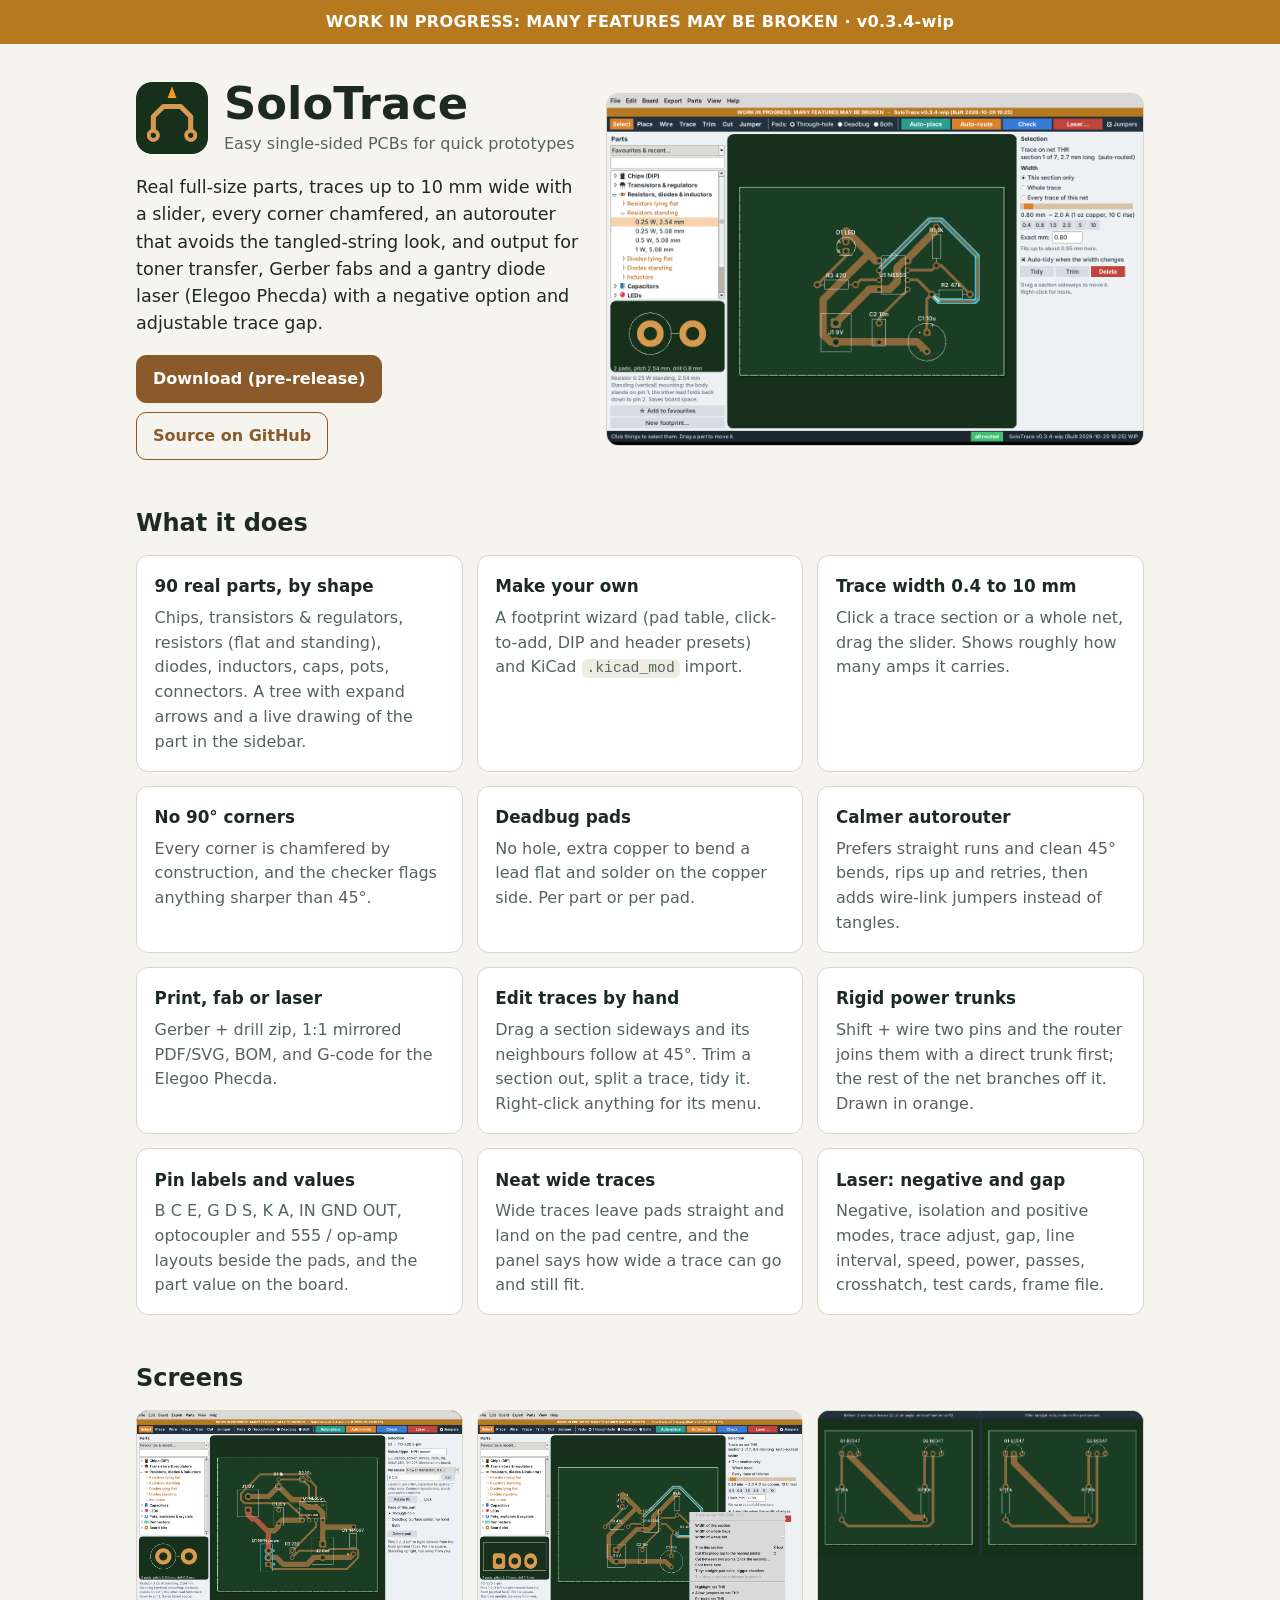
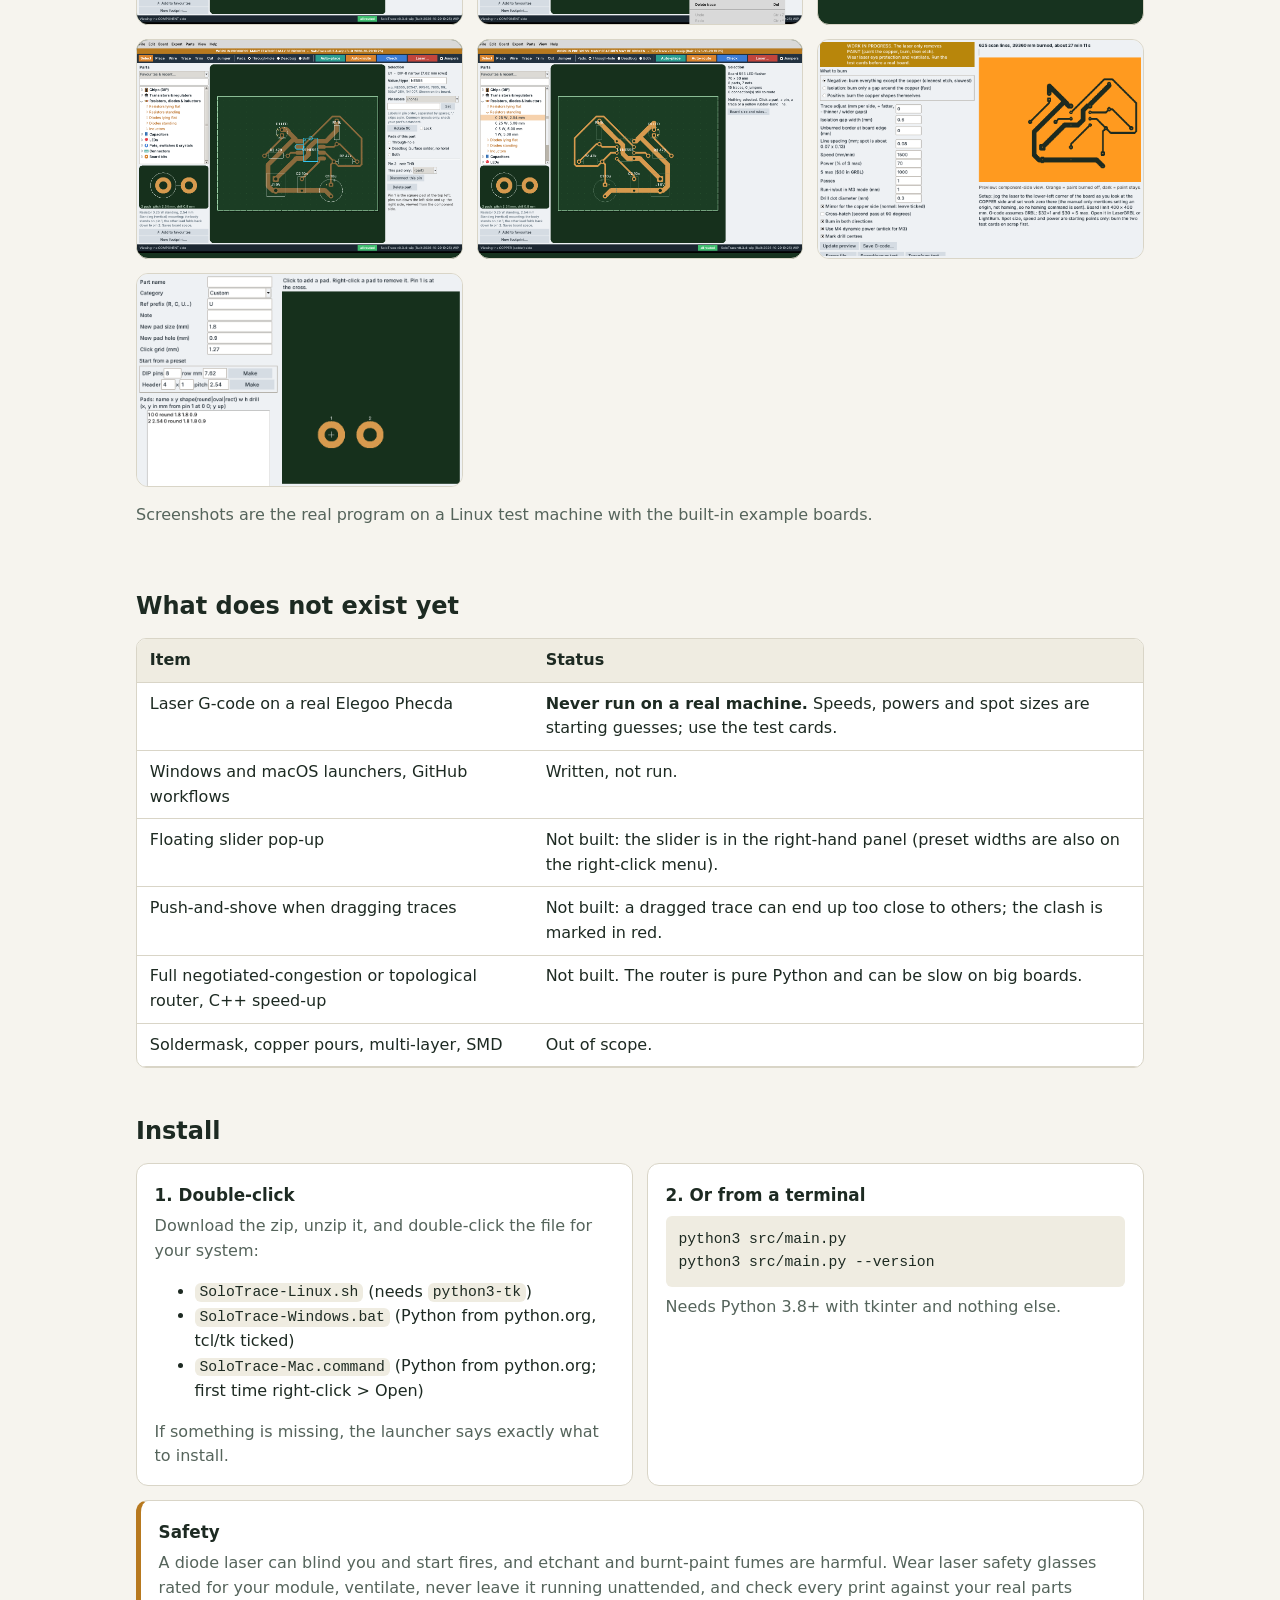
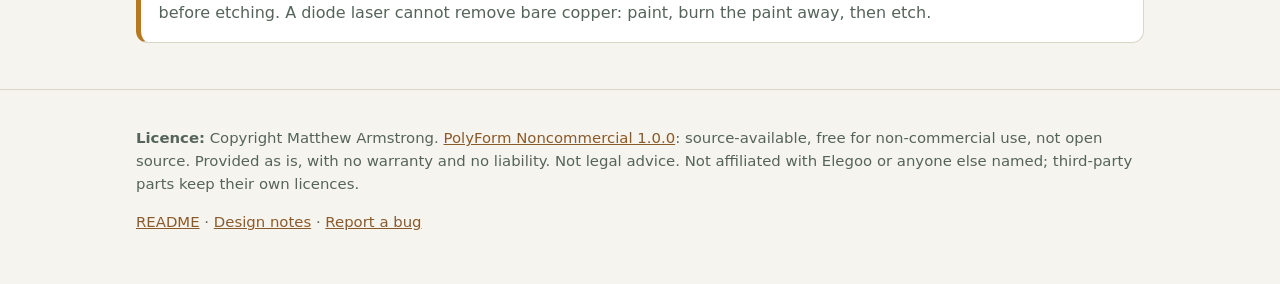
==== docs/index.html @ 5eaeee96 "Add the rest of solotrace" ====
<!doctype html>
<html lang="en">
<head>
<meta charset="utf-8">
<meta name="viewport" content="width=device-width, initial-scale=1">
<title>SoloTrace: easy single-sided PCB designer (work in progress)</title>
<meta name="description" content="Source-available, non-commercial. Work in progress: a simple single-sided through-hole PCB designer with chamfered traces, a jumper-aware autorouter and laser G-code for the Elegoo Phecda.">
<link rel="icon" href="images/favicon-64.png">
<link rel="apple-touch-icon" href="images/apple-touch-icon.png">
<!-- Required Notice: Copyright Matthew Armstrong (https://github.com/The-Dorkknight) -->
<!-- Licensed under the PolyForm Noncommercial License 1.0.0. No warranty. -->
<style>
:root{
  --bg:#f6f4ee; --card:#ffffff; --ink:#1d2a22; --muted:#55645b; --line:#d9d5c7;
  --accent:#8a5a2b; --accent-ink:#ffffff; --copper:#b87333; --board:#17331f;
  --banner:#b7791f; --banner-ink:#ffffff; --code:#efece1;
}
@media (prefers-color-scheme: dark){
  :root:not([data-theme="light"]){
    --bg:#121a15; --card:#1b261f; --ink:#e8ede9; --muted:#9db0a4; --line:#2f4036;
    --accent:#d99a5b; --accent-ink:#1a1209; --code:#16211a; --banner:#c98a24;
  }
}
:root[data-theme="dark"]{
  --bg:#121a15; --card:#1b261f; --ink:#e8ede9; --muted:#9db0a4; --line:#2f4036;
  --accent:#d99a5b; --accent-ink:#1a1209; --code:#16211a; --banner:#c98a24;
}
*{box-sizing:border-box}
html{-webkit-text-size-adjust:100%}
body{margin:0;background:var(--bg);color:var(--ink);font:16px/1.55 system-ui,-apple-system,"Segoe UI",Roboto,sans-serif;overflow-x:hidden}
a{color:var(--accent)}
img{max-width:100%;height:auto;display:block}
.banner{background:var(--banner);color:var(--banner-ink);text-align:center;font-weight:700;padding:.6rem 1rem;letter-spacing:.02em}
.wrap{max-width:1040px;margin:0 auto;padding:0 16px}
header.hero{padding:2.2rem 0 1.4rem;display:grid;gap:1.4rem;grid-template-columns:1fr}
.hero .id{display:flex;gap:1rem;align-items:center}
.hero .id img{width:72px;height:72px;border-radius:16px}
h1{font-size:clamp(1.9rem,6vw,2.8rem);margin:0;line-height:1.1}
.tag{color:var(--muted);margin:.2rem 0 0}
.lead{font-size:1.1rem;max-width:62ch}
.shot{border:1px solid var(--line);border-radius:12px;overflow:hidden;background:var(--board)}
.btns{display:flex;flex-wrap:wrap;gap:.6rem;margin:.4rem 0 0}
.btn{display:inline-block;padding:.65rem 1rem;border-radius:10px;border:1px solid var(--accent);text-decoration:none;font-weight:600}
.btn.primary{background:var(--accent);color:var(--accent-ink)}
section{padding:1.4rem 0}
h2{font-size:1.5rem;margin:0 0 .8rem}
.grid{display:grid;gap:14px;grid-template-columns:repeat(auto-fit,minmax(260px,1fr))}
.card{background:var(--card);border:1px solid var(--line);border-radius:12px;padding:1rem 1.1rem}
.card h3{margin:.1rem 0 .4rem;font-size:1.05rem}
.card p{margin:0;color:var(--muted)}
table{width:100%;border-collapse:collapse;background:var(--card);border:1px solid var(--line);border-radius:10px;overflow:hidden;display:block;overflow-x:auto}
th,td{text-align:left;padding:.55rem .8rem;border-bottom:1px solid var(--line);vertical-align:top}
th{background:var(--code)}
code,pre{background:var(--code);border-radius:6px;font-family:ui-monospace,Menlo,Consolas,monospace;font-size:.92em}
code{padding:.08rem .3rem}
pre{padding:.8rem;overflow-x:auto;margin:.5rem 0}
.two{display:grid;gap:14px;grid-template-columns:repeat(auto-fit,minmax(280px,1fr))}
.warn{border-left:5px solid var(--banner)}
footer{border-top:1px solid var(--line);margin-top:1.5rem;padding:1.4rem 0 2.2rem;color:var(--muted);font-size:.93rem}
@media (min-width:860px){header.hero{grid-template-columns:5fr 6fr;align-items:center}}
</style>
</head>
<body>
<div class="banner">WORK IN PROGRESS: MANY FEATURES MAY BE BROKEN &middot; v0.3.4-wip</div>

<div class="wrap">
<header class="hero">
  <div>
    <div class="id"><img src="images/icon-512.png" alt="SoloTrace icon" width="72" height="72">
      <div><h1>SoloTrace</h1><p class="tag">Easy single-sided PCBs for quick prototypes</p></div></div>
    <p class="lead">Real full-size parts, traces up to 10 mm wide with a slider, every corner chamfered, an autorouter that avoids the tangled-string look, and output for toner transfer, Gerber fabs and a gantry diode laser (Elegoo Phecda) with a negative option and adjustable trace gap.</p>
    <div class="btns">
      <a class="btn primary" id="dl" href="https://github.com/The-Dorkknight/solotrace/releases">Download (pre-release)</a>
      <a class="btn" id="repo" href="https://github.com/The-Dorkknight/solotrace">Source on GitHub</a>
    </div>
  </div>
  <a class="shot" href="images/gui-routed.webp"><img src="images/gui-routed.webp" alt="SoloTrace window showing a routed 555 LED flasher board" width="1280" height="840"></a>
</header>

<section>
  <h2>What it does</h2>
  <div class="grid">
    <div class="card"><h3>90 real parts, by shape</h3><p>Chips, transistors &amp; regulators, resistors (flat and standing), diodes, inductors, caps, pots, connectors. A tree with expand arrows and a live drawing of the part in the sidebar.</p></div>
    <div class="card"><h3>Make your own</h3><p>A footprint wizard (pad table, click-to-add, DIP and header presets) and KiCad <code>.kicad_mod</code> import.</p></div>
    <div class="card"><h3>Trace width 0.4 to 10 mm</h3><p>Click a trace section or a whole net, drag the slider. Shows roughly how many amps it carries.</p></div>
    <div class="card"><h3>No 90&deg; corners</h3><p>Every corner is chamfered by construction, and the checker flags anything sharper than 45&deg;.</p></div>
    <div class="card"><h3>Deadbug pads</h3><p>No hole, extra copper to bend a lead flat and solder on the copper side. Per part or per pad.</p></div>
    <div class="card"><h3>Calmer autorouter</h3><p>Prefers straight runs and clean 45&deg; bends, rips up and retries, then adds wire-link jumpers instead of tangles.</p></div>
    <div class="card"><h3>Print, fab or laser</h3><p>Gerber + drill zip, 1:1 mirrored PDF/SVG, BOM, and G-code for the Elegoo Phecda.</p></div>
    <div class="card"><h3>Edit traces by hand</h3><p>Drag a section sideways and its neighbours follow at 45&deg;. Trim a section out, split a trace, tidy it. Right-click anything for its menu.</p></div>
    <div class="card"><h3>Rigid power trunks</h3><p>Shift + wire two pins and the router joins them with a direct trunk first; the rest of the net branches off it. Drawn in orange.</p></div>
    <div class="card"><h3>Pin labels and values</h3><p>B C E, G D S, K A, IN GND OUT, optocoupler and 555 / op-amp layouts beside the pads, and the part value on the board.</p></div>
    <div class="card"><h3>Neat wide traces</h3><p>Wide traces leave pads straight and land on the pad centre, and the panel says how wide a trace can go and still fit.</p></div>
    <div class="card"><h3>Laser: negative and gap</h3><p>Negative, isolation and positive modes, trace adjust, gap, line interval, speed, power, passes, crosshatch, test cards, frame file.</p></div>
  </div>
</section>

<section>
  <h2>Screens</h2>
  <div class="two">
    <a class="shot" href="images/gui-pin-labels.webp"><img src="images/gui-pin-labels.webp" alt="Pin labels and a rigid power trunk" loading="lazy" width="1280" height="840"></a>
    <a class="shot" href="images/gui-context-menu.webp"><img src="images/gui-context-menu.webp" alt="Right-click menu on a trace" loading="lazy" width="1280" height="840"></a>
    <a class="shot" href="images/wide-trace-tidy.webp"><img src="images/wide-trace-tidy.webp" alt="A 2 mm trace before and after tidying" loading="lazy" width="1394" height="625"></a>
    <a class="shot" href="images/gui-deadbug.webp"><img src="images/gui-deadbug.webp" alt="Deadbug pads on a DIP-8" loading="lazy" width="1280" height="840"></a>
    <a class="shot" href="images/gui-copper-side.webp"><img src="images/gui-copper-side.webp" alt="Copper-side view" loading="lazy" width="1280" height="840"></a>
    <a class="shot" href="images/laser-negative.webp"><img src="images/laser-negative.webp" alt="Laser export dialog in negative mode" loading="lazy" width="1040" height="700"></a>
    <a class="shot" href="images/footprint-wizard.webp"><img src="images/footprint-wizard.webp" alt="Footprint wizard" loading="lazy" width="860" height="560"></a>
  </div>
  <p style="color:var(--muted)">Screenshots are the real program on a Linux test machine with the built-in example boards.</p>
</section>

<section>
  <h2>What does not exist yet</h2>
  <table>
    <tr><th>Item</th><th>Status</th></tr>
    <tr><td>Laser G-code on a real Elegoo Phecda</td><td><strong>Never run on a real machine.</strong> Speeds, powers and spot sizes are starting guesses; use the test cards.</td></tr>
    <tr><td>Windows and macOS launchers, GitHub workflows</td><td>Written, not run.</td></tr>
    <tr><td>Floating slider pop-up</td><td>Not built: the slider is in the right-hand panel (preset widths are also on the right-click menu).</td></tr>
    <tr><td>Push-and-shove when dragging traces</td><td>Not built: a dragged trace can end up too close to others; the clash is marked in red.</td></tr>
    <tr><td>Full negotiated-congestion or topological router, C++ speed-up</td><td>Not built. The router is pure Python and can be slow on big boards.</td></tr>
    <tr><td>Soldermask, copper pours, multi-layer, SMD</td><td>Out of scope.</td></tr>
  </table>
</section>

<section>
  <h2>Install</h2>
  <div class="two">
    <div class="card">
      <h3>1. Double-click</h3>
      <p>Download the zip, unzip it, and double-click the file for your system:</p>
      <ul>
        <li><code>SoloTrace-Linux.sh</code> (needs <code>python3-tk</code>)</li>
        <li><code>SoloTrace-Windows.bat</code> (Python from python.org, tcl/tk ticked)</li>
        <li><code>SoloTrace-Mac.command</code> (Python from python.org; first time right-click &gt; Open)</li>
      </ul>
      <p>If something is missing, the launcher says exactly what to install.</p>
    </div>
    <div class="card">
      <h3>2. Or from a terminal</h3>
<pre>python3 src/main.py
python3 src/main.py --version</pre>
      <p>Needs Python 3.8+ with tkinter and nothing else.</p>
    </div>
  </div>
  <div class="card warn" style="margin-top:14px">
    <h3>Safety</h3>
    <p>A diode laser can blind you and start fires, and etchant and burnt-paint fumes are harmful. Wear laser safety glasses rated for your module, ventilate, never leave it running unattended, and check every print against your real parts before etching. A diode laser cannot remove bare copper: paint, burn the paint away, then etch.</p>
  </div>
</section>
</div>

<footer>
  <div class="wrap">
    <p><strong>Licence:</strong> Copyright Matthew Armstrong. <a id="lic" href="https://github.com/The-Dorkknight/solotrace/blob/main/LICENSE.md">PolyForm Noncommercial 1.0.0</a>: source-available, free for non-commercial use, not open source. Provided as is, with no warranty and no liability. Not legal advice. Not affiliated with Elegoo or anyone else named; third-party parts keep their own licences.</p>
    <p><a id="readme" href="https://github.com/The-Dorkknight/solotrace#readme">README</a> &middot; <a id="notes" href="https://github.com/The-Dorkknight/solotrace/blob/main/DESIGN_NOTES.md">Design notes</a> &middot; <a id="issues" href="https://github.com/The-Dorkknight/solotrace/issues">Report a bug</a></p>
  </div>
</footer>

<script>
// Work out owner/repo from the Pages address so links survive renames and forks; default to The-Dorkknight/solotrace.
(function(){
  var owner="The-Dorkknight", repo="solotrace";
  try{
    var h=location.hostname, m=h.match(/^([^.]+)\.github\.io$/i);
    if(m){ owner=m[1]; var seg=location.pathname.split("/").filter(Boolean)[0]; if(seg && seg.indexOf(".")<0) repo=seg; }
  }catch(e){}
  var base="https://github.com/"+owner+"/"+repo;
  var set=function(id,url){var el=document.getElementById(id); if(el) el.href=url;};
  set("dl",base+"/releases"); set("repo",base); set("lic",base+"/blob/main/LICENSE.md");
  set("readme",base+"#readme"); set("notes",base+"/blob/main/DESIGN_NOTES.md"); set("issues",base+"/issues");
})();
</script>
</body>
</html>
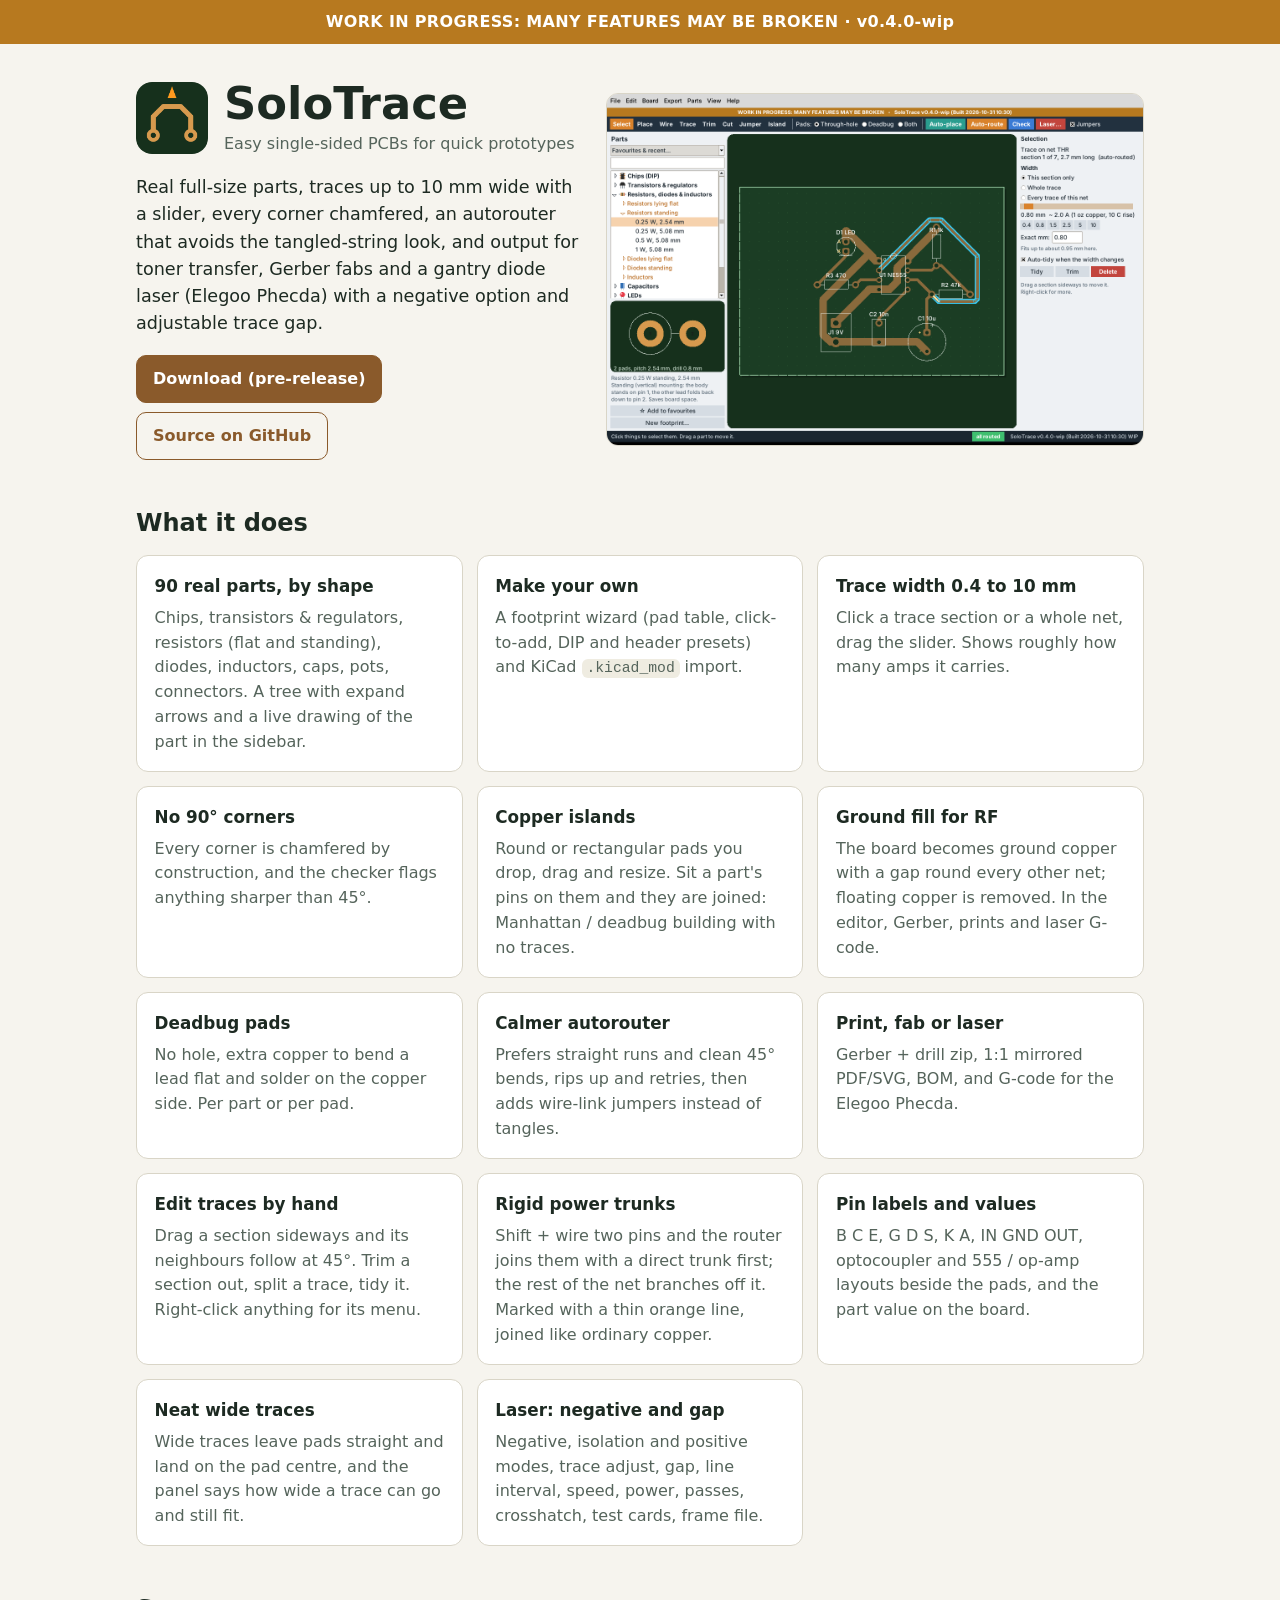
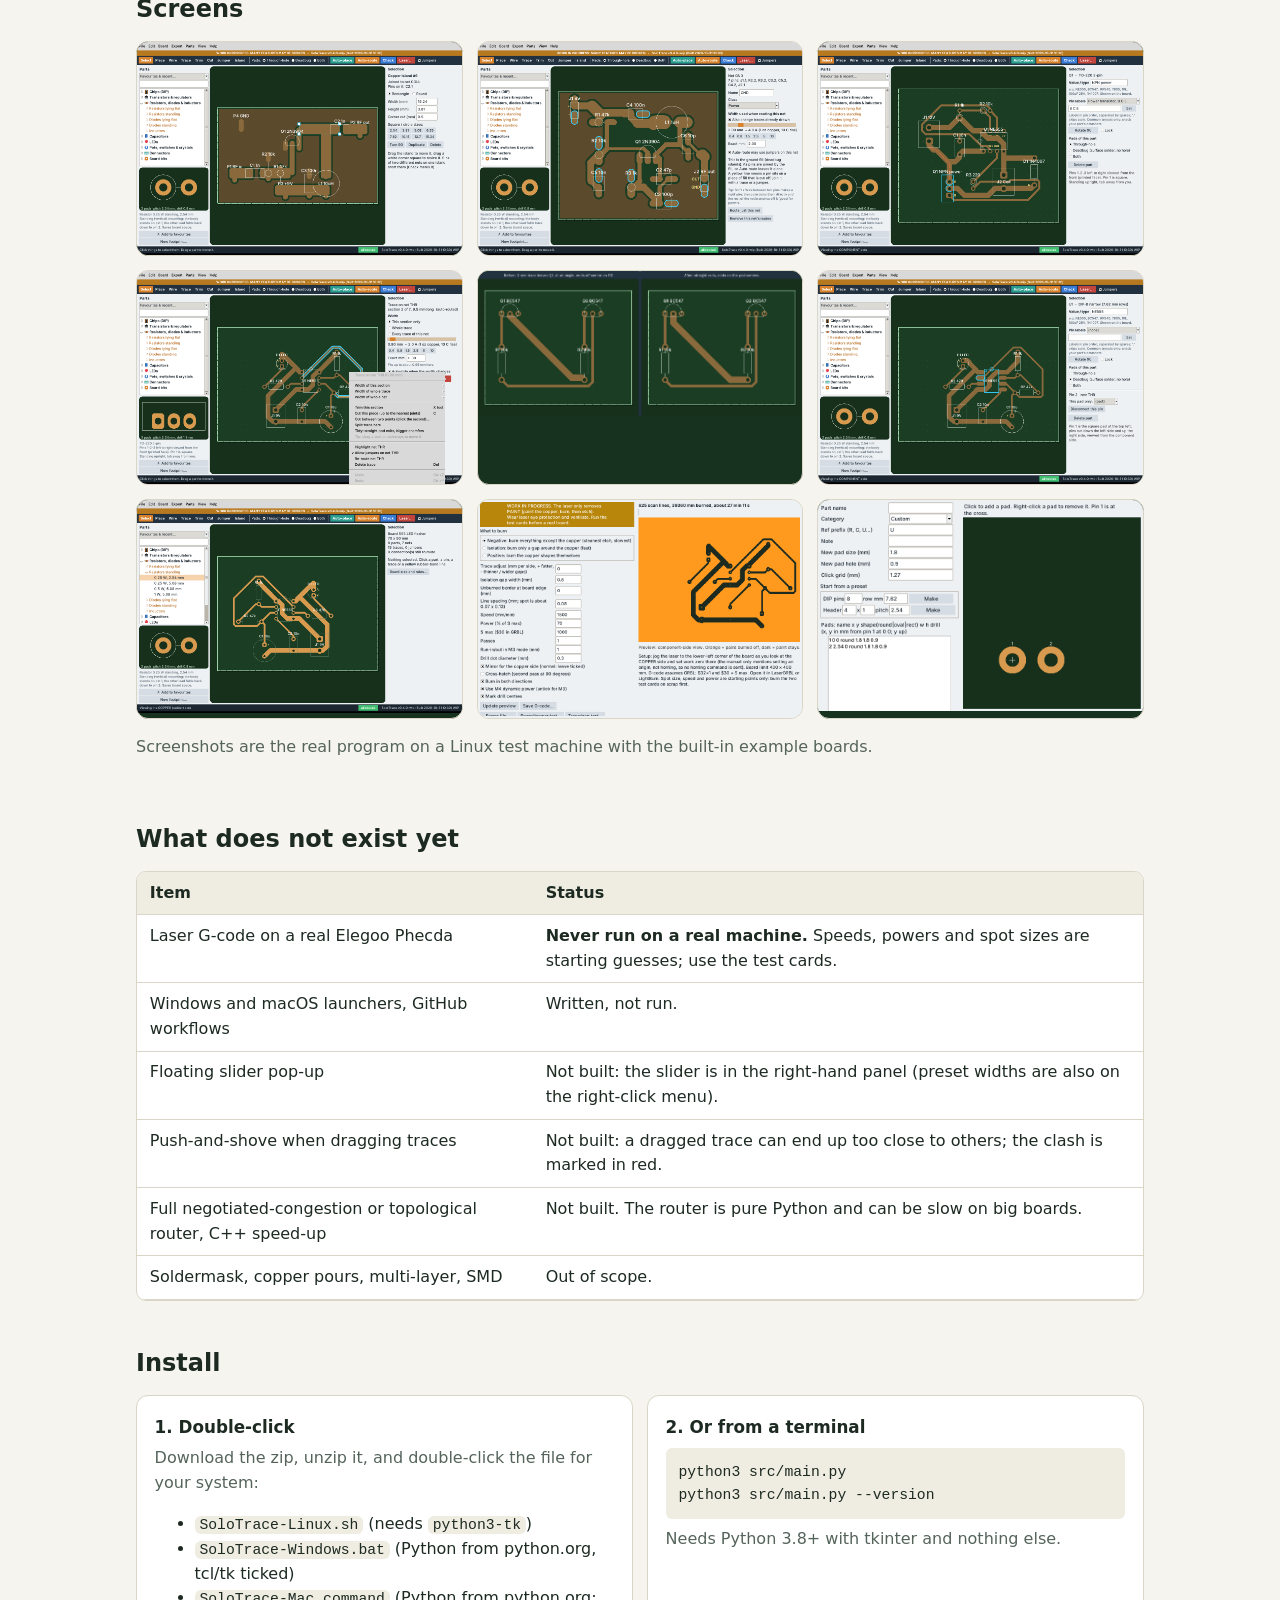
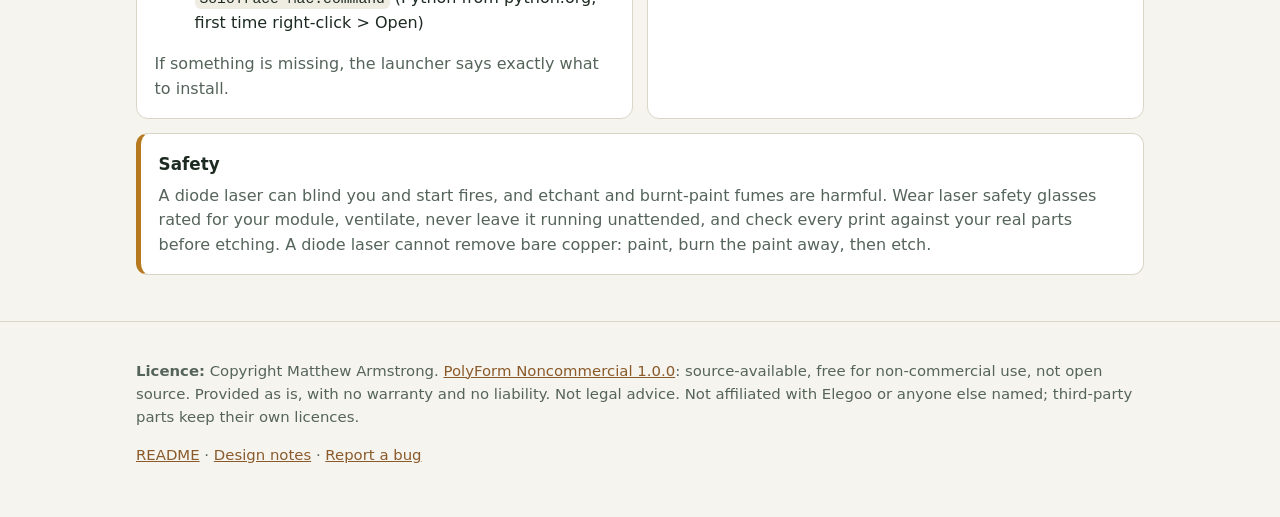
==== commit 61b7e8e9: "Update 74 files" ====
--- a/docs/index.html
+++ b/docs/index.html
@@ -61,7 +61,7 @@
 </style>
 </head>
 <body>
-<div class="banner">WORK IN PROGRESS: MANY FEATURES MAY BE BROKEN &middot; v0.3.4-wip</div>
+<div class="banner">WORK IN PROGRESS: MANY FEATURES MAY BE BROKEN &middot; v0.4.0-wip</div>
 
 <div class="wrap">
 <header class="hero">
@@ -84,11 +84,13 @@
     <div class="card"><h3>Make your own</h3><p>A footprint wizard (pad table, click-to-add, DIP and header presets) and KiCad <code>.kicad_mod</code> import.</p></div>
     <div class="card"><h3>Trace width 0.4 to 10 mm</h3><p>Click a trace section or a whole net, drag the slider. Shows roughly how many amps it carries.</p></div>
     <div class="card"><h3>No 90&deg; corners</h3><p>Every corner is chamfered by construction, and the checker flags anything sharper than 45&deg;.</p></div>
+    <div class="card"><h3>Copper islands</h3><p>Round or rectangular pads you drop, drag and resize. Sit a part's pins on them and they are joined: Manhattan / deadbug building with no traces.</p></div>
+    <div class="card"><h3>Ground fill for RF</h3><p>The board becomes ground copper with a gap round every other net; floating copper is removed. In the editor, Gerber, prints and laser G-code.</p></div>
     <div class="card"><h3>Deadbug pads</h3><p>No hole, extra copper to bend a lead flat and solder on the copper side. Per part or per pad.</p></div>
     <div class="card"><h3>Calmer autorouter</h3><p>Prefers straight runs and clean 45&deg; bends, rips up and retries, then adds wire-link jumpers instead of tangles.</p></div>
     <div class="card"><h3>Print, fab or laser</h3><p>Gerber + drill zip, 1:1 mirrored PDF/SVG, BOM, and G-code for the Elegoo Phecda.</p></div>
     <div class="card"><h3>Edit traces by hand</h3><p>Drag a section sideways and its neighbours follow at 45&deg;. Trim a section out, split a trace, tidy it. Right-click anything for its menu.</p></div>
-    <div class="card"><h3>Rigid power trunks</h3><p>Shift + wire two pins and the router joins them with a direct trunk first; the rest of the net branches off it. Drawn in orange.</p></div>
+    <div class="card"><h3>Rigid power trunks</h3><p>Shift + wire two pins and the router joins them with a direct trunk first; the rest of the net branches off it. Marked with a thin orange line, joined like ordinary copper.</p></div>
     <div class="card"><h3>Pin labels and values</h3><p>B C E, G D S, K A, IN GND OUT, optocoupler and 555 / op-amp layouts beside the pads, and the part value on the board.</p></div>
     <div class="card"><h3>Neat wide traces</h3><p>Wide traces leave pads straight and land on the pad centre, and the panel says how wide a trace can go and still fit.</p></div>
     <div class="card"><h3>Laser: negative and gap</h3><p>Negative, isolation and positive modes, trace adjust, gap, line interval, speed, power, passes, crosshatch, test cards, frame file.</p></div>
@@ -98,6 +100,8 @@
 <section>
   <h2>Screens</h2>
   <div class="two">
+    <a class="shot" href="images/gui-islands.webp"><img src="images/gui-islands.webp" alt="Manhattan board: copper islands on a ground fill" loading="lazy" width="1280" height="840"></a>
+    <a class="shot" href="images/gui-ground-fill.webp"><img src="images/gui-ground-fill.webp" alt="Ground fill on a routed RF oscillator" loading="lazy" width="1280" height="840"></a>
     <a class="shot" href="images/gui-pin-labels.webp"><img src="images/gui-pin-labels.webp" alt="Pin labels and a rigid power trunk" loading="lazy" width="1280" height="840"></a>
     <a class="shot" href="images/gui-context-menu.webp"><img src="images/gui-context-menu.webp" alt="Right-click menu on a trace" loading="lazy" width="1280" height="840"></a>
     <a class="shot" href="images/wide-trace-tidy.webp"><img src="images/wide-trace-tidy.webp" alt="A 2 mm trace before and after tidying" loading="lazy" width="1394" height="625"></a>
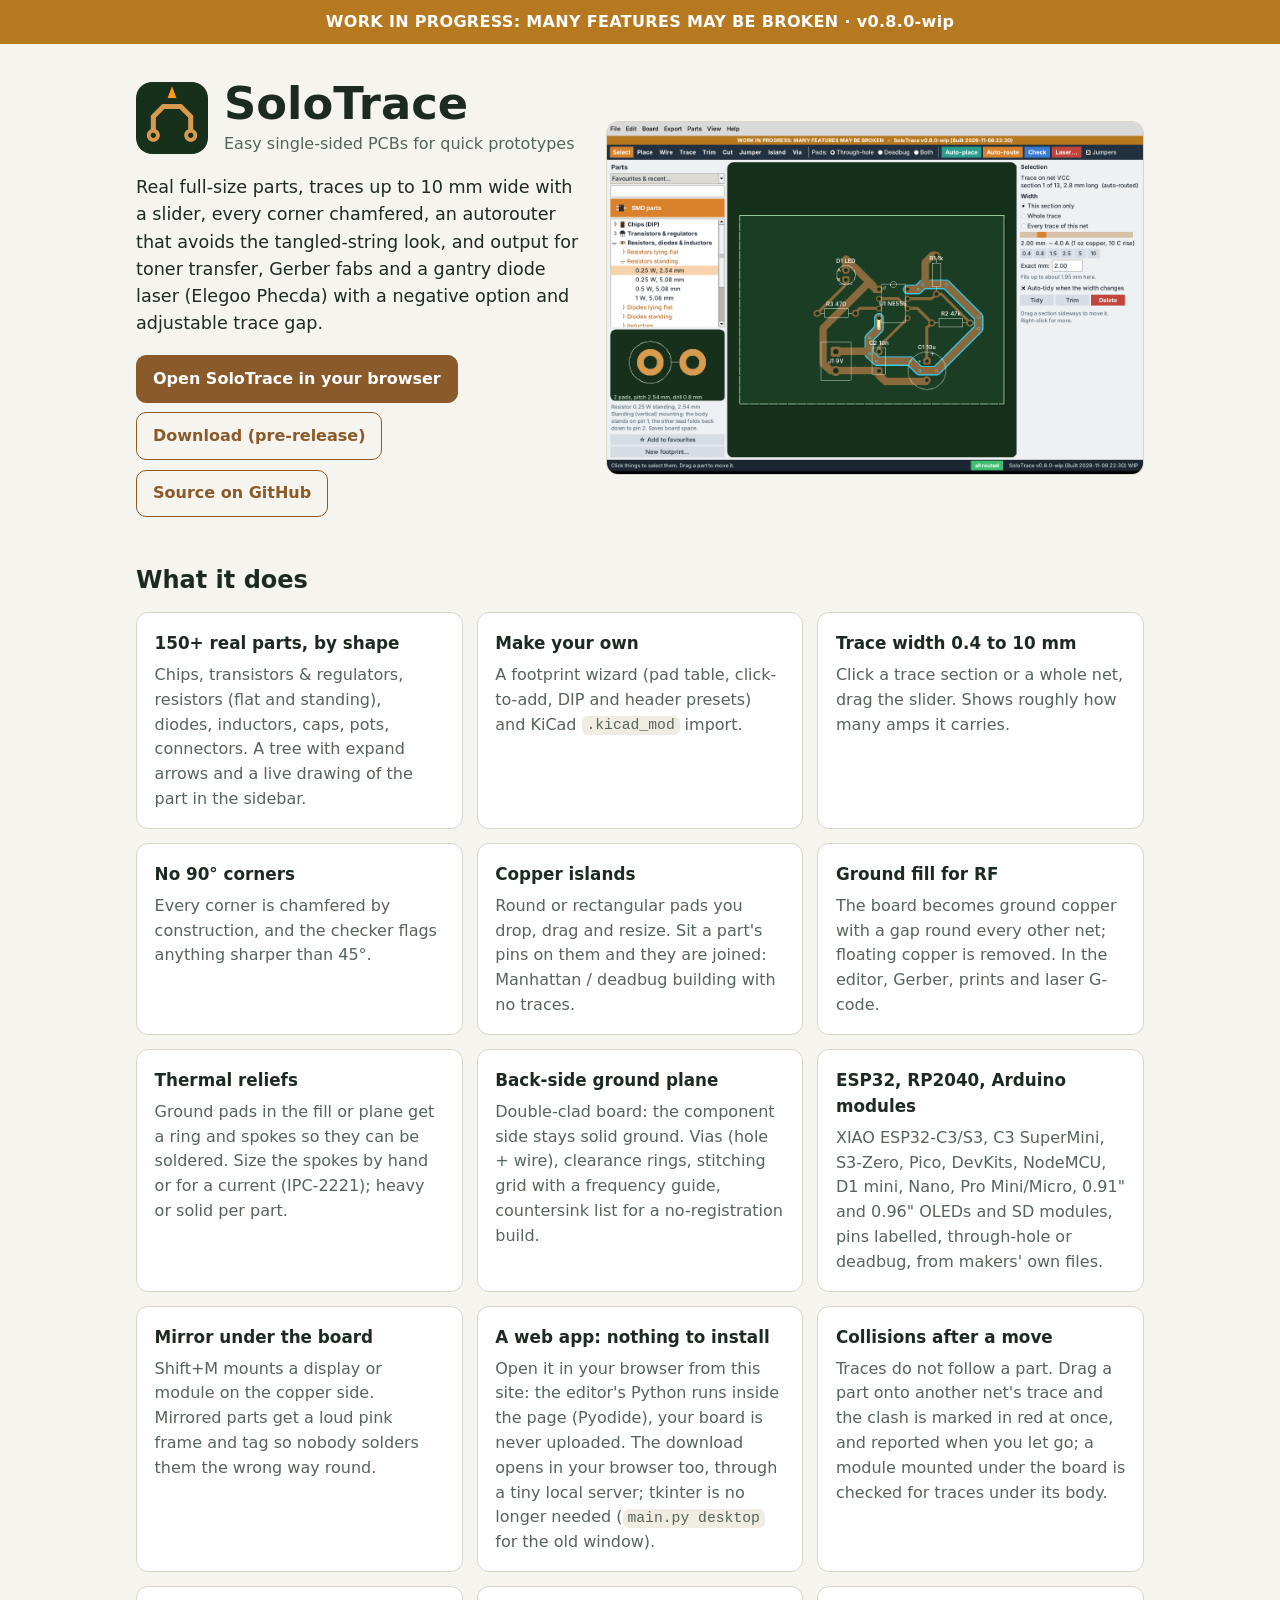
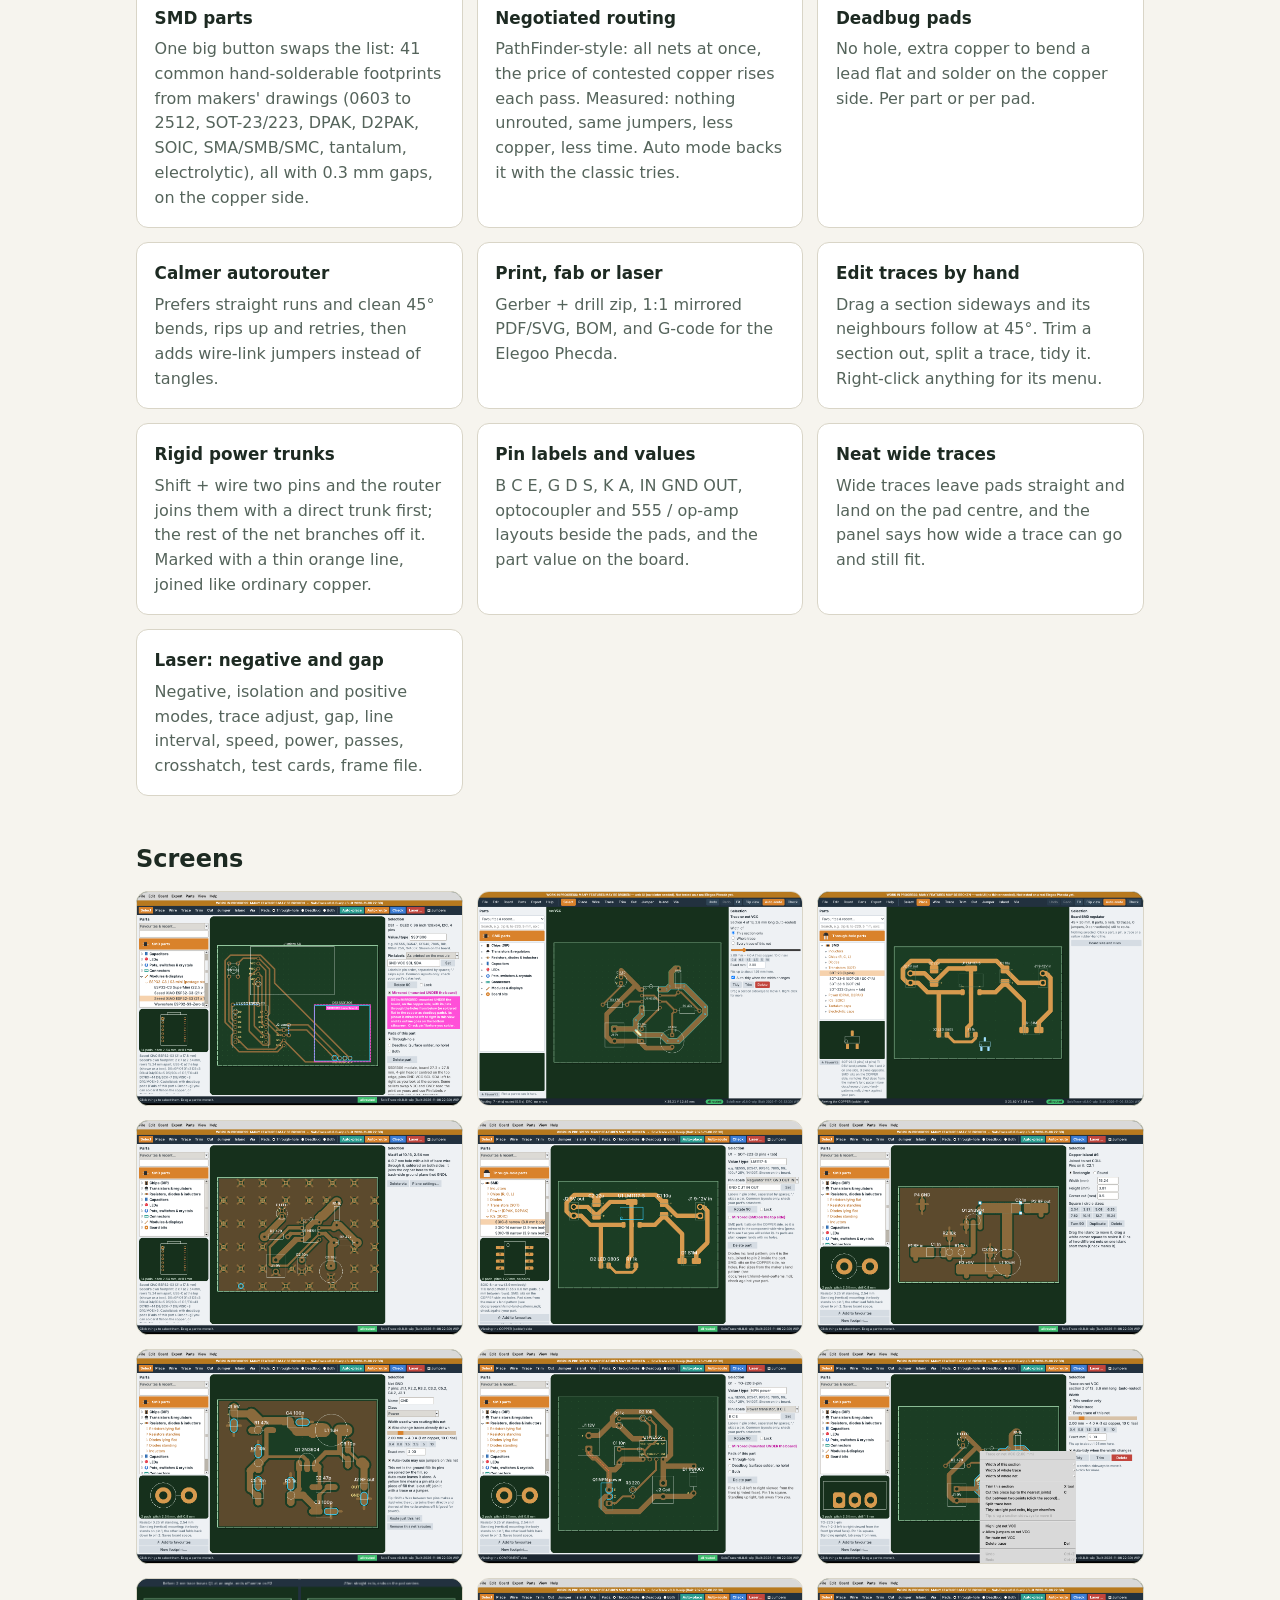
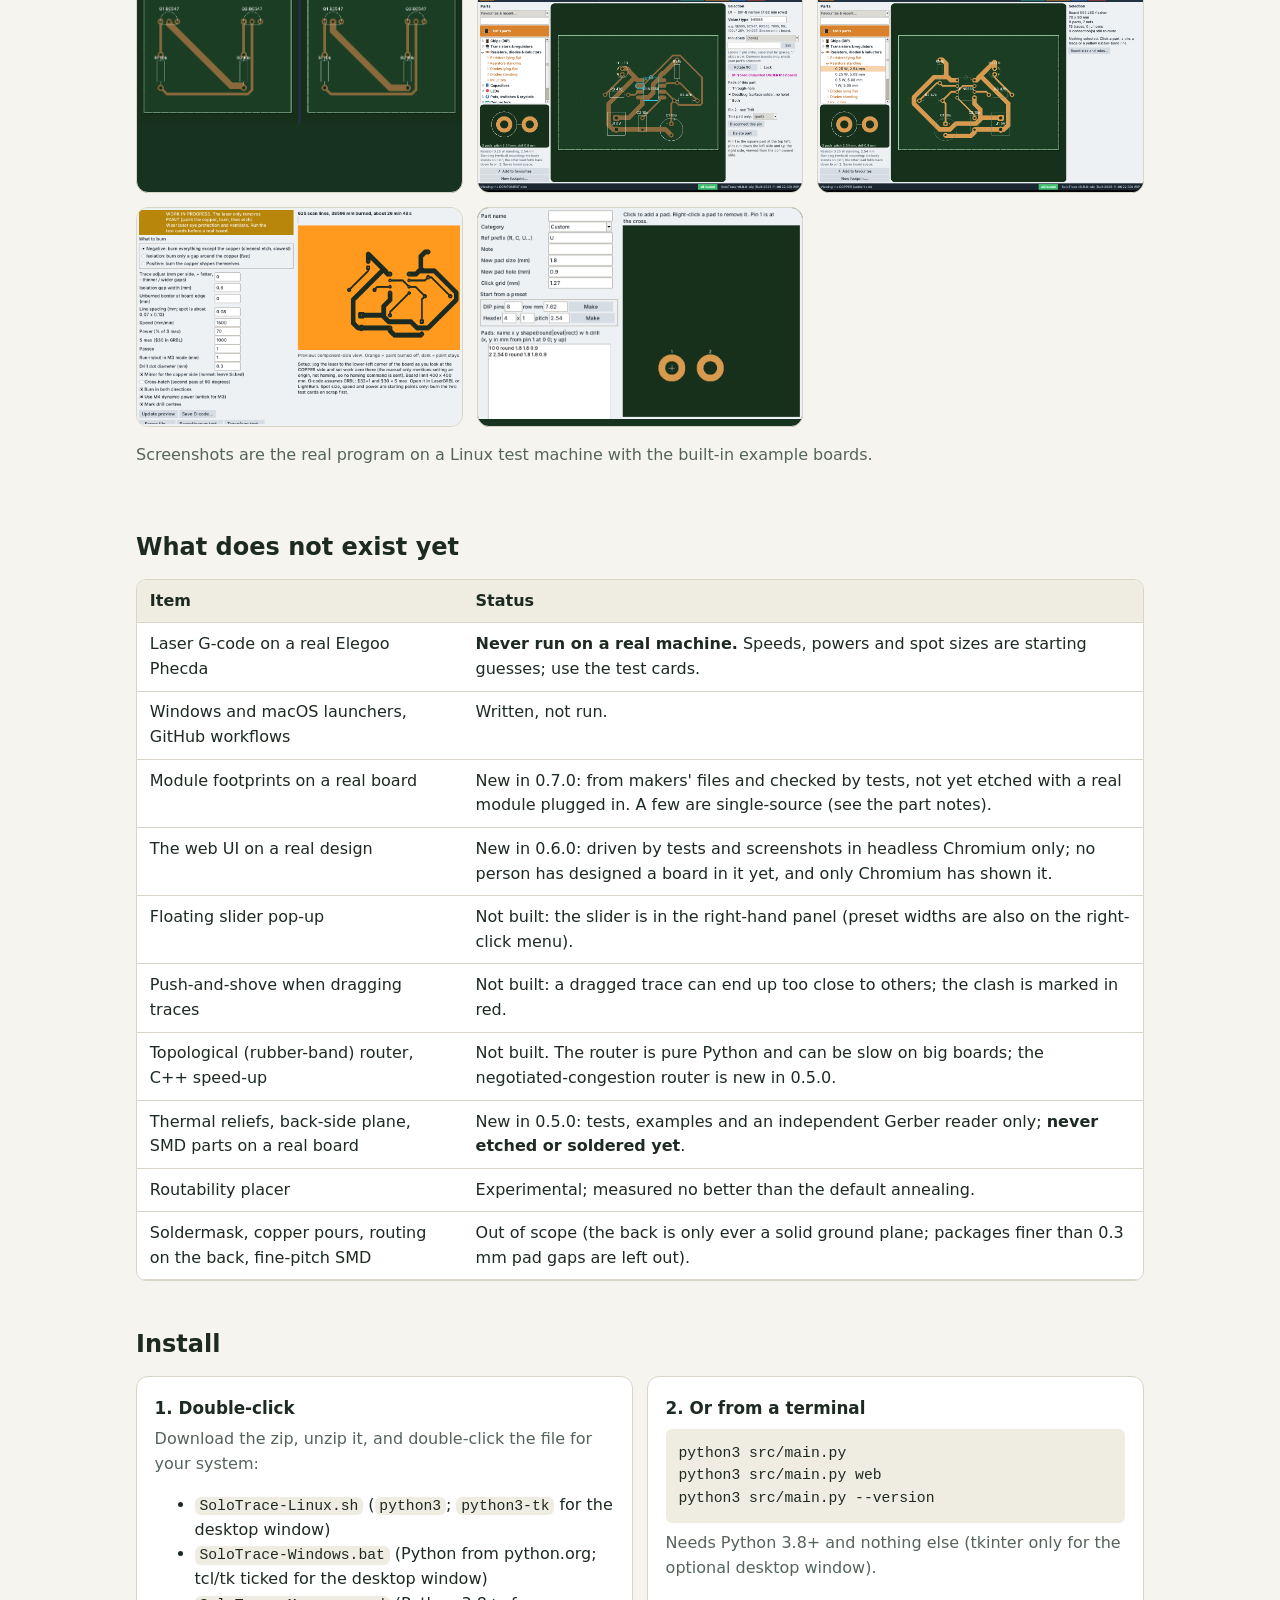
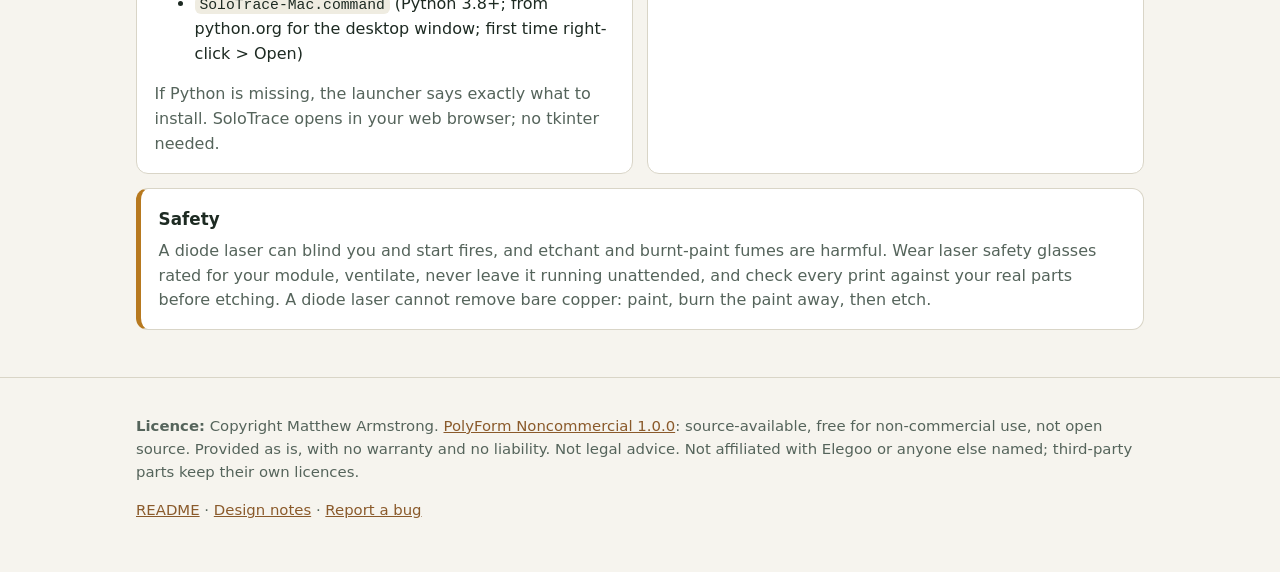
==== commit 05bc4698: "Update 148 files" ====
--- a/docs/index.html
+++ b/docs/index.html
@@ -61,7 +61,7 @@
 </style>
 </head>
 <body>
-<div class="banner">WORK IN PROGRESS: MANY FEATURES MAY BE BROKEN &middot; v0.4.0-wip</div>
+<div class="banner">WORK IN PROGRESS: MANY FEATURES MAY BE BROKEN &middot; v0.8.0-wip</div>
 
 <div class="wrap">
 <header class="hero">
@@ -70,7 +70,8 @@
       <div><h1>SoloTrace</h1><p class="tag">Easy single-sided PCBs for quick prototypes</p></div></div>
     <p class="lead">Real full-size parts, traces up to 10 mm wide with a slider, every corner chamfered, an autorouter that avoids the tangled-string look, and output for toner transfer, Gerber fabs and a gantry diode laser (Elegoo Phecda) with a negative option and adjustable trace gap.</p>
     <div class="btns">
-      <a class="btn primary" id="dl" href="https://github.com/The-Dorkknight/solotrace/releases">Download (pre-release)</a>
+      <a class="btn primary" id="app" href="app/">Open SoloTrace in your browser</a>
+      <a class="btn" id="dl" href="https://github.com/The-Dorkknight/solotrace/releases">Download (pre-release)</a>
       <a class="btn" id="repo" href="https://github.com/The-Dorkknight/solotrace">Source on GitHub</a>
     </div>
   </div>
@@ -80,12 +81,20 @@
 <section>
   <h2>What it does</h2>
   <div class="grid">
-    <div class="card"><h3>90 real parts, by shape</h3><p>Chips, transistors &amp; regulators, resistors (flat and standing), diodes, inductors, caps, pots, connectors. A tree with expand arrows and a live drawing of the part in the sidebar.</p></div>
+    <div class="card"><h3>150+ real parts, by shape</h3><p>Chips, transistors &amp; regulators, resistors (flat and standing), diodes, inductors, caps, pots, connectors. A tree with expand arrows and a live drawing of the part in the sidebar.</p></div>
     <div class="card"><h3>Make your own</h3><p>A footprint wizard (pad table, click-to-add, DIP and header presets) and KiCad <code>.kicad_mod</code> import.</p></div>
     <div class="card"><h3>Trace width 0.4 to 10 mm</h3><p>Click a trace section or a whole net, drag the slider. Shows roughly how many amps it carries.</p></div>
     <div class="card"><h3>No 90&deg; corners</h3><p>Every corner is chamfered by construction, and the checker flags anything sharper than 45&deg;.</p></div>
     <div class="card"><h3>Copper islands</h3><p>Round or rectangular pads you drop, drag and resize. Sit a part's pins on them and they are joined: Manhattan / deadbug building with no traces.</p></div>
     <div class="card"><h3>Ground fill for RF</h3><p>The board becomes ground copper with a gap round every other net; floating copper is removed. In the editor, Gerber, prints and laser G-code.</p></div>
+    <div class="card"><h3>Thermal reliefs</h3><p>Ground pads in the fill or plane get a ring and spokes so they can be soldered. Size the spokes by hand or for a current (IPC-2221); heavy or solid per part.</p></div>
+    <div class="card"><h3>Back-side ground plane</h3><p>Double-clad board: the component side stays solid ground. Vias (hole + wire), clearance rings, stitching grid with a frequency guide, countersink list for a no-registration build.</p></div>
+    <div class="card"><h3>ESP32, RP2040, Arduino modules</h3><p>XIAO ESP32-C3/S3, C3 SuperMini, S3-Zero, Pico, DevKits, NodeMCU, D1 mini, Nano, Pro Mini/Micro, 0.91" and 0.96" OLEDs and SD modules, pins labelled, through-hole or deadbug, from makers' own files.</p></div>
+    <div class="card"><h3>Mirror under the board</h3><p>Shift+M mounts a display or module on the copper side. Mirrored parts get a loud pink frame and tag so nobody solders them the wrong way round.</p></div>
+    <div class="card"><h3>A web app: nothing to install</h3><p>Open it in your browser from this site: the editor's Python runs inside the page (Pyodide), your board is never uploaded. The download opens in your browser too, through a tiny local server; tkinter is no longer needed (<code>main.py desktop</code> for the old window).</p></div>
+    <div class="card"><h3>Collisions after a move</h3><p>Traces do not follow a part. Drag a part onto another net's trace and the clash is marked in red at once, and reported when you let go; a module mounted under the board is checked for traces under its body.</p></div>
+    <div class="card"><h3>SMD parts</h3><p>One big button swaps the list: 41 common hand-solderable footprints from makers' drawings (0603 to 2512, SOT-23/223, DPAK, D2PAK, SOIC, SMA/SMB/SMC, tantalum, electrolytic), all with 0.3 mm gaps, on the copper side.</p></div>
+    <div class="card"><h3>Negotiated routing</h3><p>PathFinder-style: all nets at once, the price of contested copper rises each pass. Measured: nothing unrouted, same jumpers, less copper, less time. Auto mode backs it with the classic tries.</p></div>
     <div class="card"><h3>Deadbug pads</h3><p>No hole, extra copper to bend a lead flat and solder on the copper side. Per part or per pad.</p></div>
     <div class="card"><h3>Calmer autorouter</h3><p>Prefers straight runs and clean 45&deg; bends, rips up and retries, then adds wire-link jumpers instead of tangles.</p></div>
     <div class="card"><h3>Print, fab or laser</h3><p>Gerber + drill zip, 1:1 mirrored PDF/SVG, BOM, and G-code for the Elegoo Phecda.</p></div>
@@ -100,6 +109,11 @@
 <section>
   <h2>Screens</h2>
   <div class="two">
+    <a class="shot" href="images/gui-modules-mirrored.webp"><img src="images/gui-modules-mirrored.webp" alt="A XIAO ESP32-C3 logger with the OLED mirrored under the board, shown in pink" loading="lazy" width="1280" height="840"></a>
+    <a class="shot" href="images/web-ui.webp"><img src="images/web-ui.webp" alt="The web UI in a browser: the routed 555 flasher with a trace selected" loading="lazy" width="1280" height="840"></a>
+    <a class="shot" href="images/web-ui-smd.webp"><img src="images/web-ui-smd.webp" alt="The web UI in SMD mode, copper-side view" loading="lazy" width="1280" height="840"></a>
+    <a class="shot" href="images/gui-back-plane.webp"><img src="images/gui-back-plane.webp" alt="Back-side ground plane with vias" loading="lazy" width="1280" height="840"></a>
+    <a class="shot" href="images/gui-smd-pro.webp"><img src="images/gui-smd-pro.webp" alt="SMD mode: an SMD regulator seen from the copper side" loading="lazy" width="1280" height="840"></a>
     <a class="shot" href="images/gui-islands.webp"><img src="images/gui-islands.webp" alt="Manhattan board: copper islands on a ground fill" loading="lazy" width="1280" height="840"></a>
     <a class="shot" href="images/gui-ground-fill.webp"><img src="images/gui-ground-fill.webp" alt="Ground fill on a routed RF oscillator" loading="lazy" width="1280" height="840"></a>
     <a class="shot" href="images/gui-pin-labels.webp"><img src="images/gui-pin-labels.webp" alt="Pin labels and a rigid power trunk" loading="lazy" width="1280" height="840"></a>
@@ -119,10 +133,14 @@
     <tr><th>Item</th><th>Status</th></tr>
     <tr><td>Laser G-code on a real Elegoo Phecda</td><td><strong>Never run on a real machine.</strong> Speeds, powers and spot sizes are starting guesses; use the test cards.</td></tr>
     <tr><td>Windows and macOS launchers, GitHub workflows</td><td>Written, not run.</td></tr>
+    <tr><td>Module footprints on a real board</td><td>New in 0.7.0: from makers' files and checked by tests, not yet etched with a real module plugged in. A few are single-source (see the part notes).</td></tr>
+    <tr><td>The web UI on a real design</td><td>New in 0.6.0: driven by tests and screenshots in headless Chromium only; no person has designed a board in it yet, and only Chromium has shown it.</td></tr>
     <tr><td>Floating slider pop-up</td><td>Not built: the slider is in the right-hand panel (preset widths are also on the right-click menu).</td></tr>
     <tr><td>Push-and-shove when dragging traces</td><td>Not built: a dragged trace can end up too close to others; the clash is marked in red.</td></tr>
-    <tr><td>Full negotiated-congestion or topological router, C++ speed-up</td><td>Not built. The router is pure Python and can be slow on big boards.</td></tr>
-    <tr><td>Soldermask, copper pours, multi-layer, SMD</td><td>Out of scope.</td></tr>
+    <tr><td>Topological (rubber-band) router, C++ speed-up</td><td>Not built. The router is pure Python and can be slow on big boards; the negotiated-congestion router is new in 0.5.0.</td></tr>
+    <tr><td>Thermal reliefs, back-side plane, SMD parts on a real board</td><td>New in 0.5.0: tests, examples and an independent Gerber reader only; <strong>never etched or soldered yet</strong>.</td></tr>
+    <tr><td>Routability placer</td><td>Experimental; measured no better than the default annealing.</td></tr>
+    <tr><td>Soldermask, copper pours, routing on the back, fine-pitch SMD</td><td>Out of scope (the back is only ever a solid ground plane; packages finer than 0.3 mm pad gaps are left out).</td></tr>
   </table>
 </section>
 
@@ -133,17 +151,18 @@
       <h3>1. Double-click</h3>
       <p>Download the zip, unzip it, and double-click the file for your system:</p>
       <ul>
-        <li><code>SoloTrace-Linux.sh</code> (needs <code>python3-tk</code>)</li>
-        <li><code>SoloTrace-Windows.bat</code> (Python from python.org, tcl/tk ticked)</li>
-        <li><code>SoloTrace-Mac.command</code> (Python from python.org; first time right-click &gt; Open)</li>
+        <li><code>SoloTrace-Linux.sh</code> (<code>python3</code>; <code>python3-tk</code> for the desktop window)</li>
+        <li><code>SoloTrace-Windows.bat</code> (Python from python.org; tcl/tk ticked for the desktop window)</li>
+        <li><code>SoloTrace-Mac.command</code> (Python 3.8+; from python.org for the desktop window; first time right-click &gt; Open)</li>
       </ul>
-      <p>If something is missing, the launcher says exactly what to install.</p>
+      <p>If Python is missing, the launcher says exactly what to install. SoloTrace opens in your web browser; no tkinter needed.</p>
     </div>
     <div class="card">
       <h3>2. Or from a terminal</h3>
 <pre>python3 src/main.py
+python3 src/main.py web
 python3 src/main.py --version</pre>
-      <p>Needs Python 3.8+ with tkinter and nothing else.</p>
+      <p>Needs Python 3.8+ and nothing else (tkinter only for the optional desktop window).</p>
     </div>
   </div>
   <div class="card warn" style="margin-top:14px">
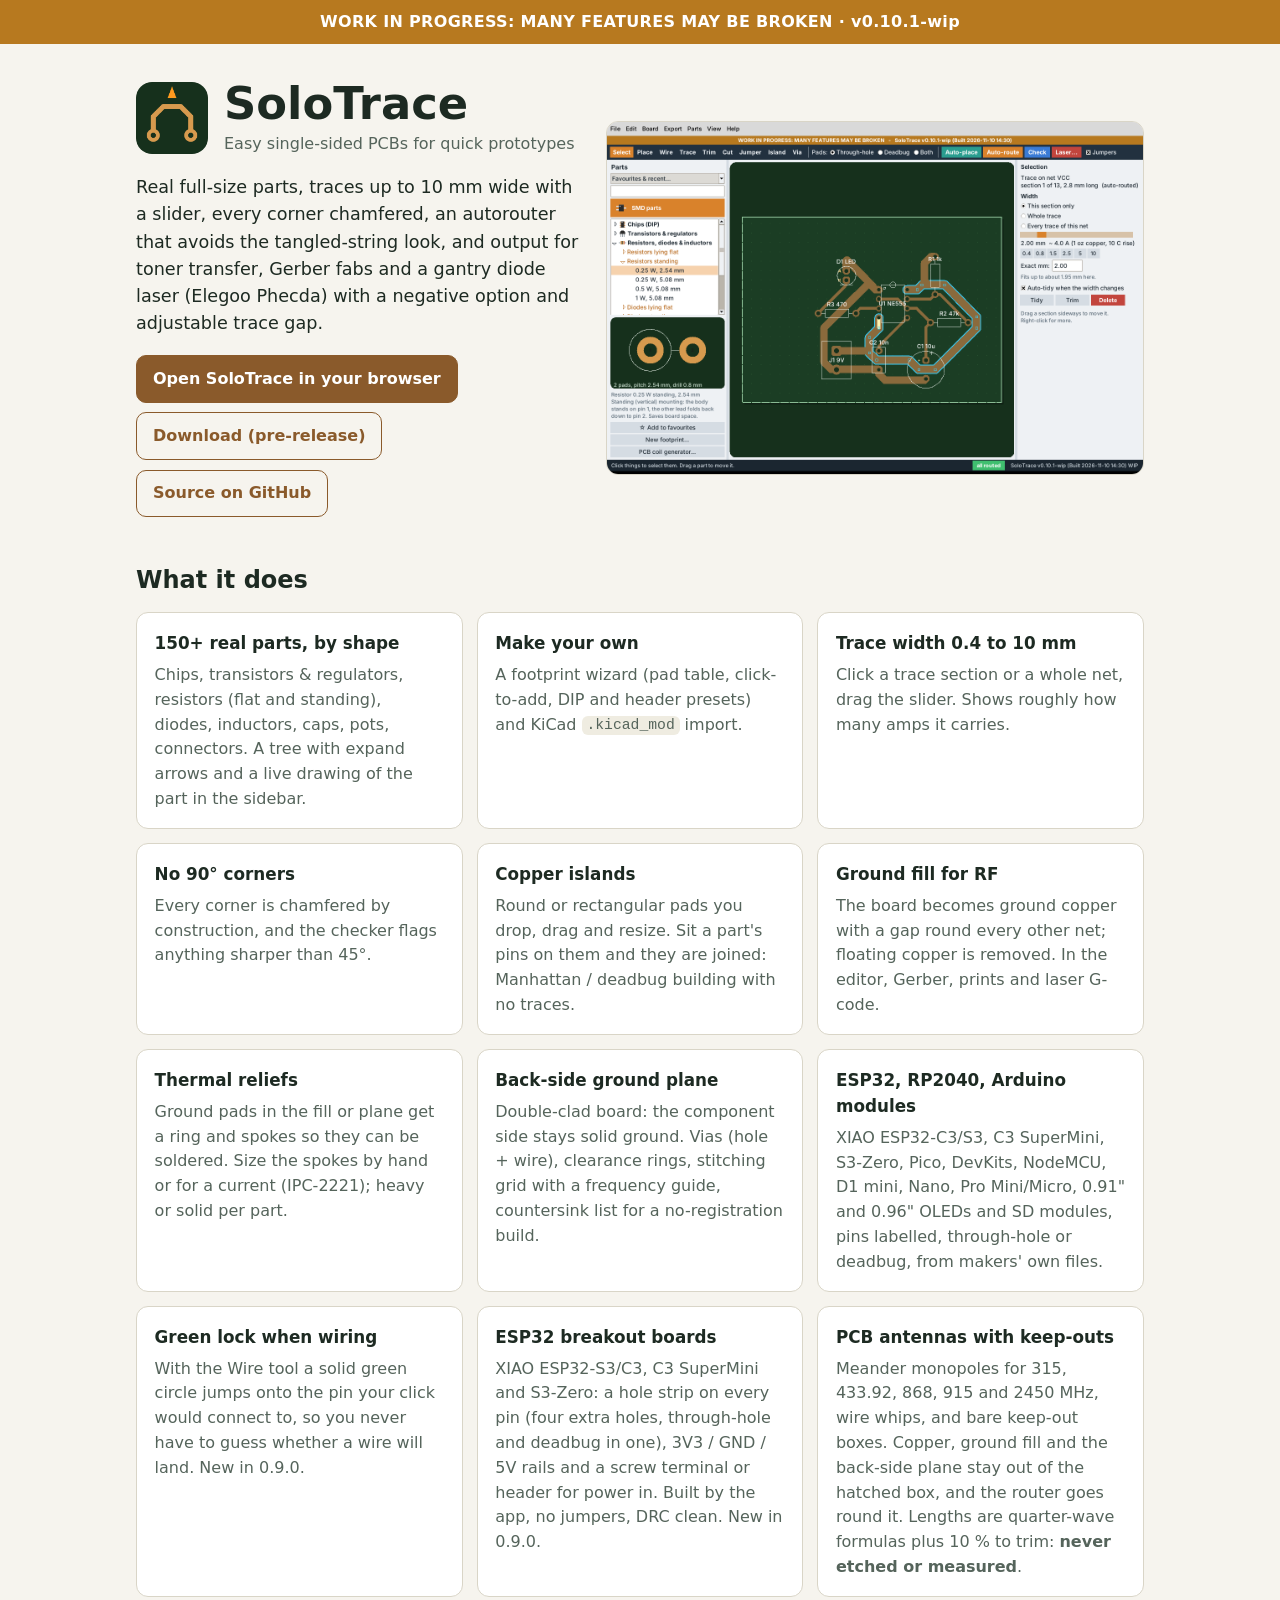
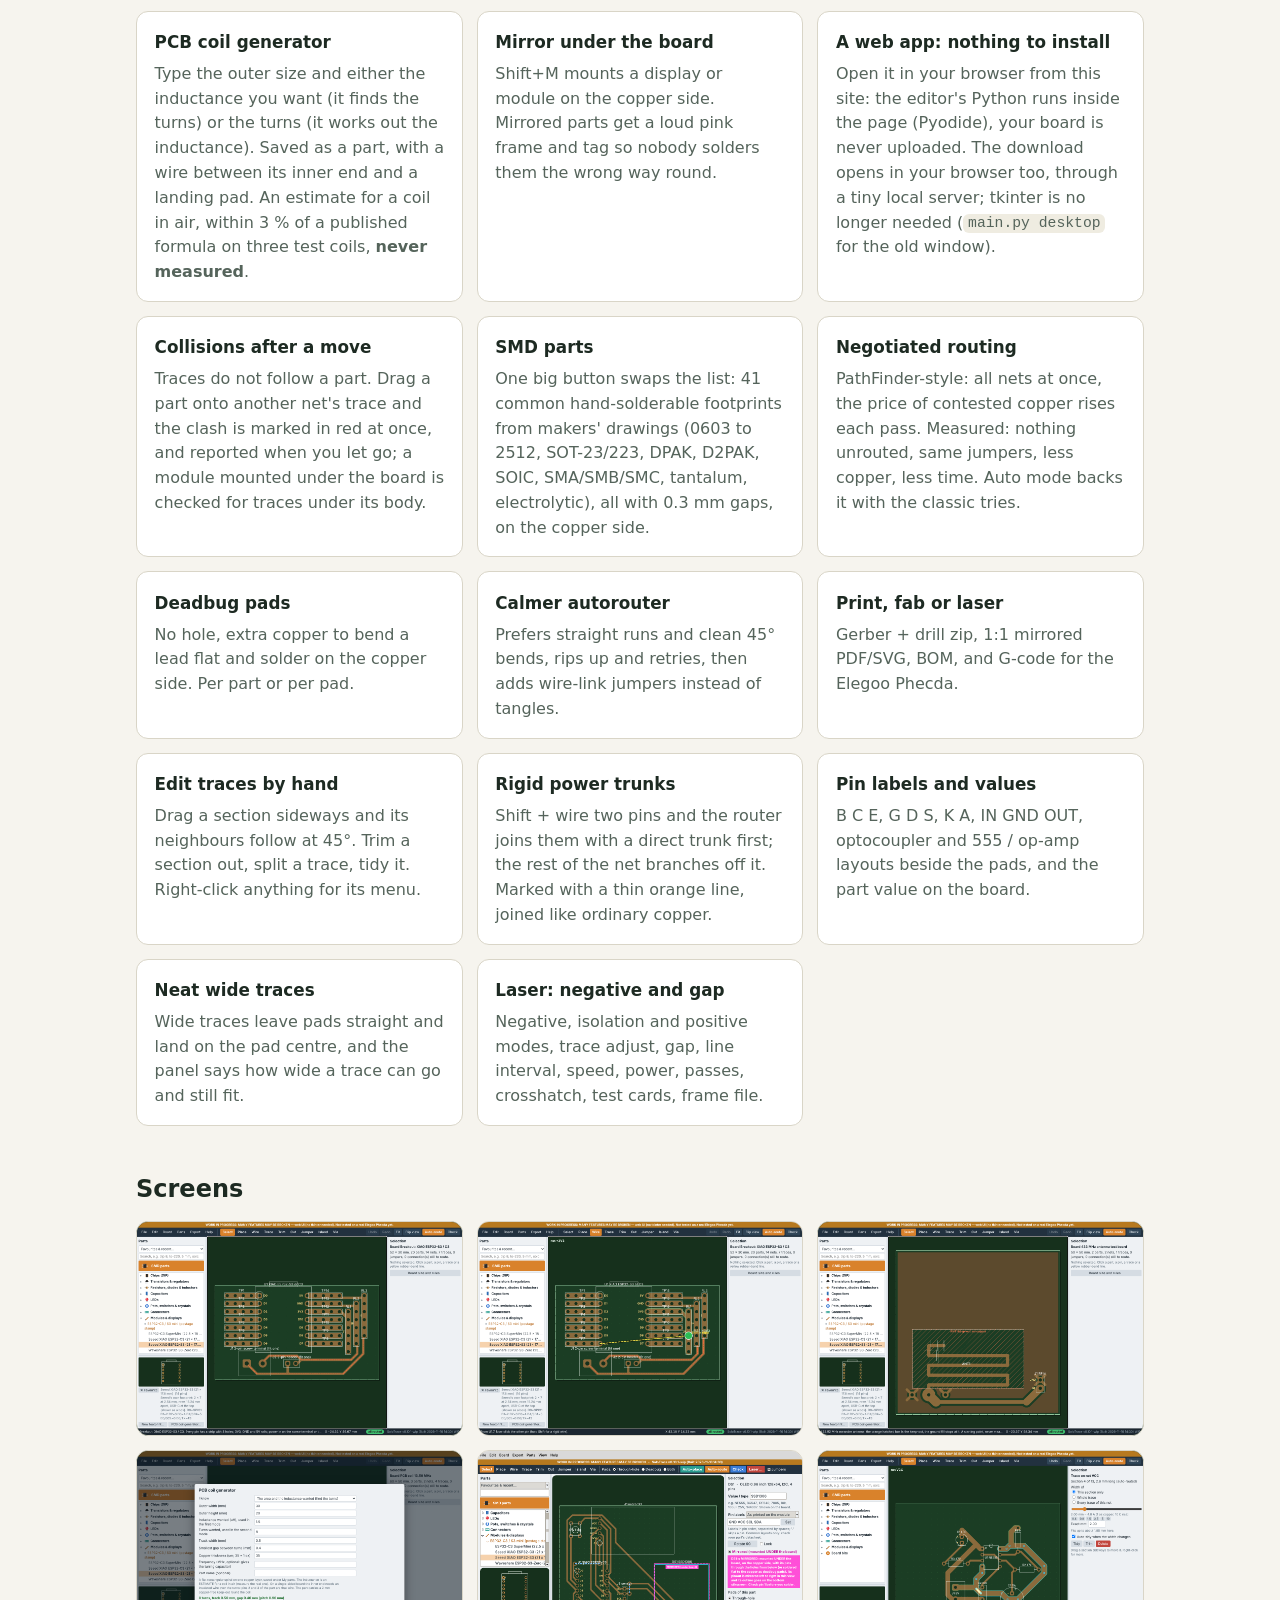
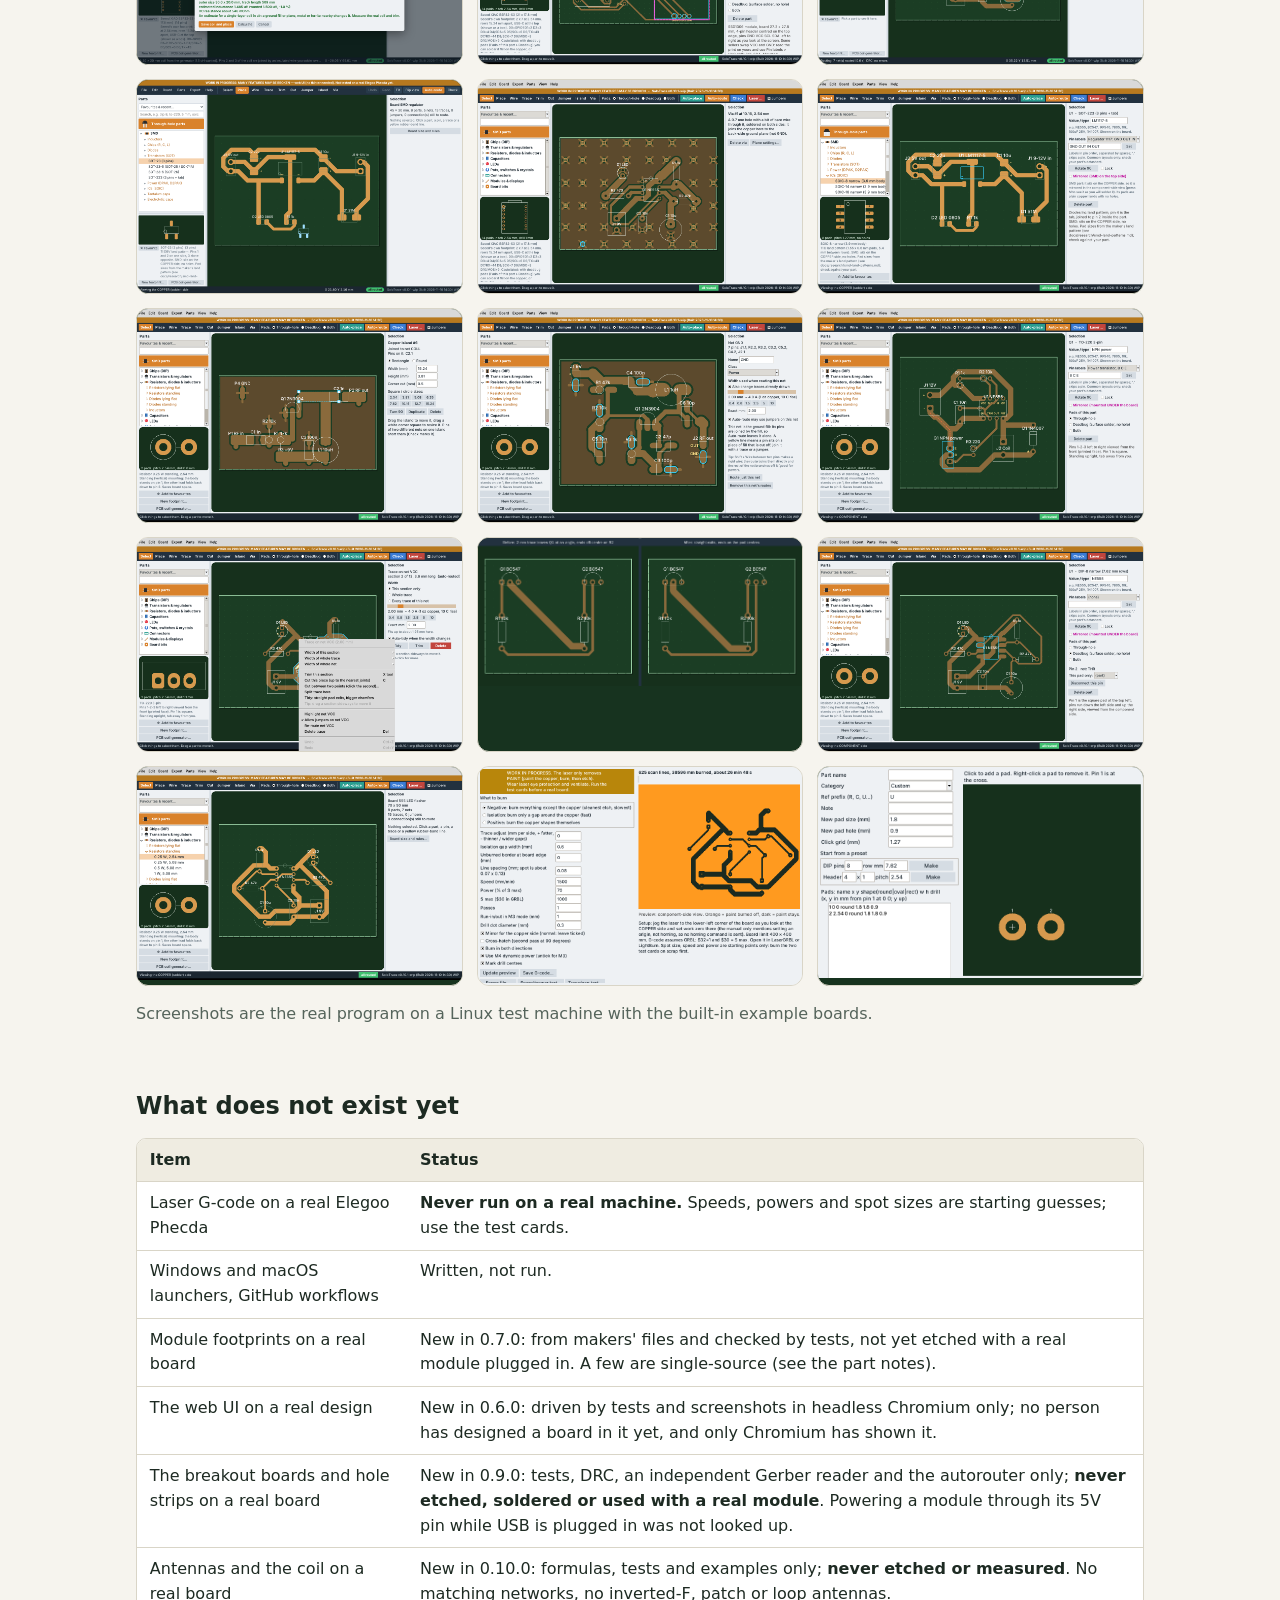
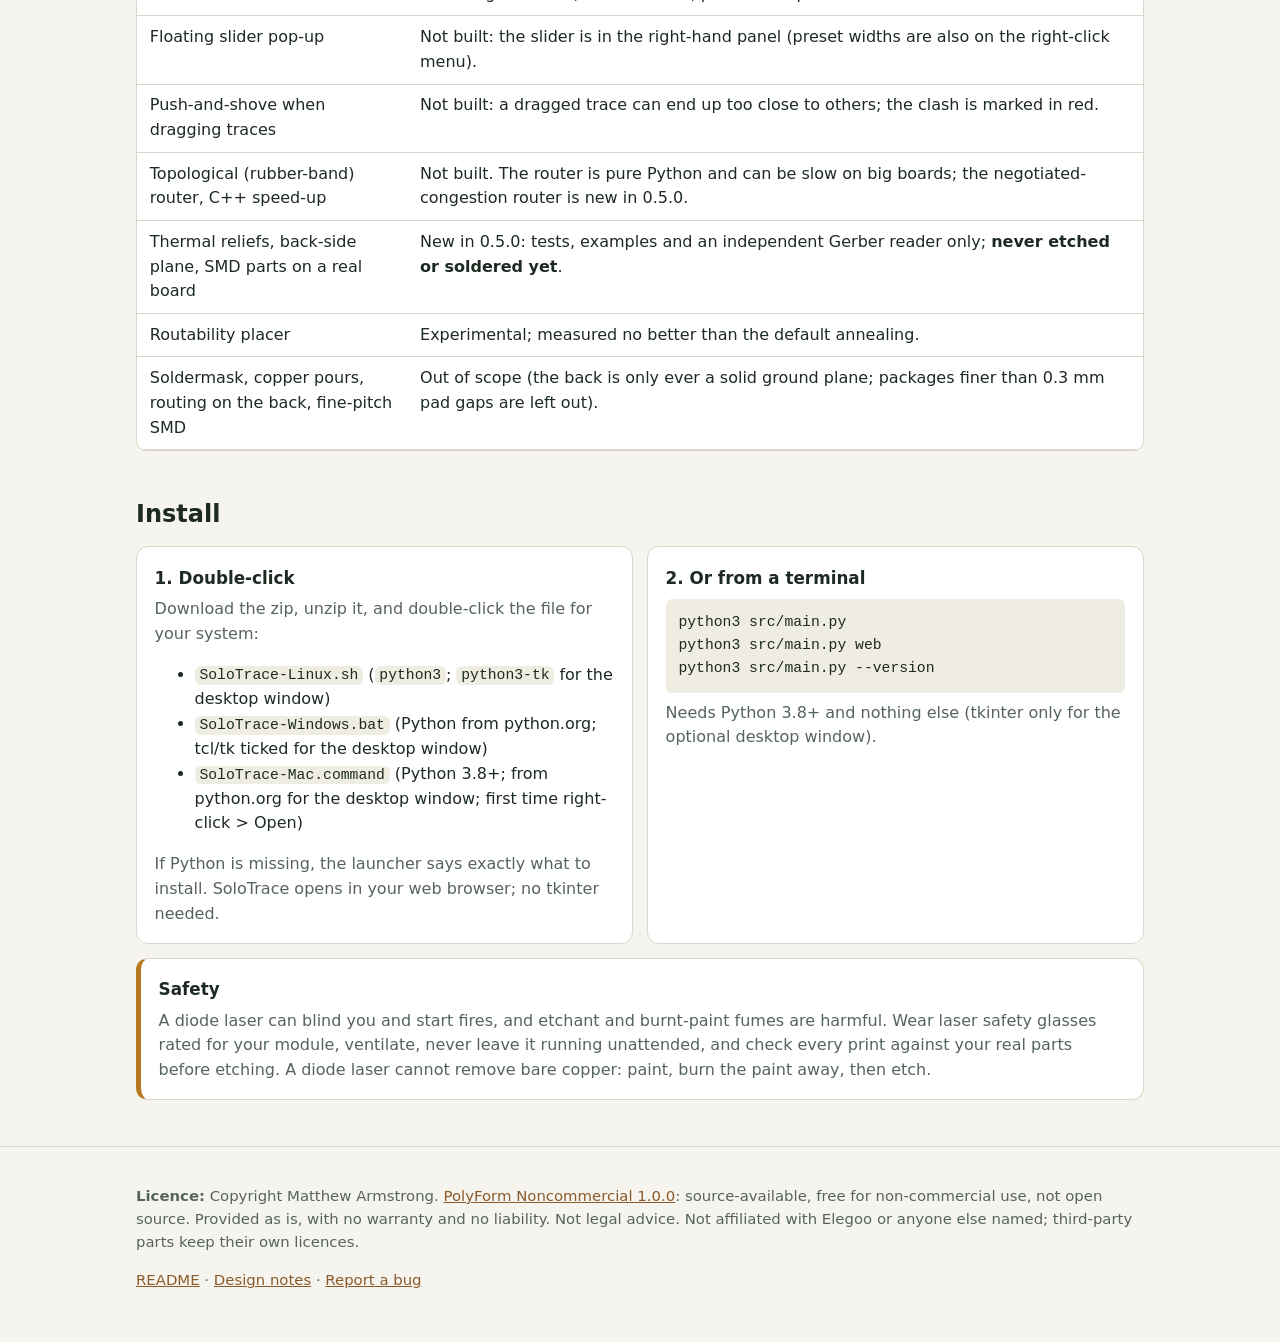
==== commit b7239a4b: "Update 173 files" ====
--- a/docs/index.html
+++ b/docs/index.html
@@ -61,7 +61,7 @@
 </style>
 </head>
 <body>
-<div class="banner">WORK IN PROGRESS: MANY FEATURES MAY BE BROKEN &middot; v0.8.0-wip</div>
+<div class="banner">WORK IN PROGRESS: MANY FEATURES MAY BE BROKEN &middot; v0.10.1-wip</div>
 
 <div class="wrap">
 <header class="hero">
@@ -90,6 +90,10 @@
     <div class="card"><h3>Thermal reliefs</h3><p>Ground pads in the fill or plane get a ring and spokes so they can be soldered. Size the spokes by hand or for a current (IPC-2221); heavy or solid per part.</p></div>
     <div class="card"><h3>Back-side ground plane</h3><p>Double-clad board: the component side stays solid ground. Vias (hole + wire), clearance rings, stitching grid with a frequency guide, countersink list for a no-registration build.</p></div>
     <div class="card"><h3>ESP32, RP2040, Arduino modules</h3><p>XIAO ESP32-C3/S3, C3 SuperMini, S3-Zero, Pico, DevKits, NodeMCU, D1 mini, Nano, Pro Mini/Micro, 0.91" and 0.96" OLEDs and SD modules, pins labelled, through-hole or deadbug, from makers' own files.</p></div>
+    <div class="card"><h3>Green lock when wiring</h3><p>With the Wire tool a solid green circle jumps onto the pin your click would connect to, so you never have to guess whether a wire will land. New in 0.9.0.</p></div>
+    <div class="card"><h3>ESP32 breakout boards</h3><p>XIAO ESP32-S3/C3, C3 SuperMini and S3-Zero: a hole strip on every pin (four extra holes, through-hole and deadbug in one), 3V3 / GND / 5V rails and a screw terminal or header for power in. Built by the app, no jumpers, DRC clean. New in 0.9.0.</p></div>
+    <div class="card"><h3>PCB antennas with keep-outs</h3><p>Meander monopoles for 315, 433.92, 868, 915 and 2450 MHz, wire whips, and bare keep-out boxes. Copper, ground fill and the back-side plane stay out of the hatched box, and the router goes round it. Lengths are quarter-wave formulas plus 10&nbsp;% to trim: <strong>never etched or measured</strong>.</p></div>
+    <div class="card"><h3>PCB coil generator</h3><p>Type the outer size and either the inductance you want (it finds the turns) or the turns (it works out the inductance). Saved as a part, with a wire between its inner end and a landing pad. An estimate for a coil in air, within 3&nbsp;% of a published formula on three test coils, <strong>never measured</strong>.</p></div>
     <div class="card"><h3>Mirror under the board</h3><p>Shift+M mounts a display or module on the copper side. Mirrored parts get a loud pink frame and tag so nobody solders them the wrong way round.</p></div>
     <div class="card"><h3>A web app: nothing to install</h3><p>Open it in your browser from this site: the editor's Python runs inside the page (Pyodide), your board is never uploaded. The download opens in your browser too, through a tiny local server; tkinter is no longer needed (<code>main.py desktop</code> for the old window).</p></div>
     <div class="card"><h3>Collisions after a move</h3><p>Traces do not follow a part. Drag a part onto another net's trace and the clash is marked in red at once, and reported when you let go; a module mounted under the board is checked for traces under its body.</p></div>
@@ -109,6 +113,10 @@
 <section>
   <h2>Screens</h2>
   <div class="two">
+    <a class="shot" href="images/web-ui-breakout.webp"><img src="images/web-ui-breakout.webp" alt="The XIAO ESP32-S3 / C3 breakout board: a four-hole strip on every pin, three power rails, screw terminal and header" loading="lazy" width="1280" height="840"></a>
+    <a class="shot" href="images/web-ui-wire-lock.webp"><img src="images/web-ui-wire-lock.webp" alt="The Wire tool with a green lock circle on the pin the click would connect to" loading="lazy" width="1280" height="840"></a>
+    <a class="shot" href="images/web-ui-antenna.webp"><img src="images/web-ui-antenna.webp" alt="A 433.92 MHz meander antenna with its hatched keep-out box, ground fill stopping at the box" loading="lazy" width="1280" height="840"></a>
+    <a class="shot" href="images/web-ui-coil-dialog.webp"><img src="images/web-ui-coil-dialog.webp" alt="The PCB coil generator: area and inductance in, turns and track out" loading="lazy" width="1280" height="840"></a>
     <a class="shot" href="images/gui-modules-mirrored.webp"><img src="images/gui-modules-mirrored.webp" alt="A XIAO ESP32-C3 logger with the OLED mirrored under the board, shown in pink" loading="lazy" width="1280" height="840"></a>
     <a class="shot" href="images/web-ui.webp"><img src="images/web-ui.webp" alt="The web UI in a browser: the routed 555 flasher with a trace selected" loading="lazy" width="1280" height="840"></a>
     <a class="shot" href="images/web-ui-smd.webp"><img src="images/web-ui-smd.webp" alt="The web UI in SMD mode, copper-side view" loading="lazy" width="1280" height="840"></a>
@@ -135,6 +143,8 @@
     <tr><td>Windows and macOS launchers, GitHub workflows</td><td>Written, not run.</td></tr>
     <tr><td>Module footprints on a real board</td><td>New in 0.7.0: from makers' files and checked by tests, not yet etched with a real module plugged in. A few are single-source (see the part notes).</td></tr>
     <tr><td>The web UI on a real design</td><td>New in 0.6.0: driven by tests and screenshots in headless Chromium only; no person has designed a board in it yet, and only Chromium has shown it.</td></tr>
+    <tr><td>The breakout boards and hole strips on a real board</td><td>New in 0.9.0: tests, DRC, an independent Gerber reader and the autorouter only; <strong>never etched, soldered or used with a real module</strong>. Powering a module through its 5V pin while USB is plugged in was not looked up.</td></tr>
+    <tr><td>Antennas and the coil on a real board</td><td>New in 0.10.0: formulas, tests and examples only; <strong>never etched or measured</strong>. No matching networks, no inverted-F, patch or loop antennas.</td></tr>
     <tr><td>Floating slider pop-up</td><td>Not built: the slider is in the right-hand panel (preset widths are also on the right-click menu).</td></tr>
     <tr><td>Push-and-shove when dragging traces</td><td>Not built: a dragged trace can end up too close to others; the clash is marked in red.</td></tr>
     <tr><td>Topological (rubber-band) router, C++ speed-up</td><td>Not built. The router is pure Python and can be slow on big boards; the negotiated-congestion router is new in 0.5.0.</td></tr>
